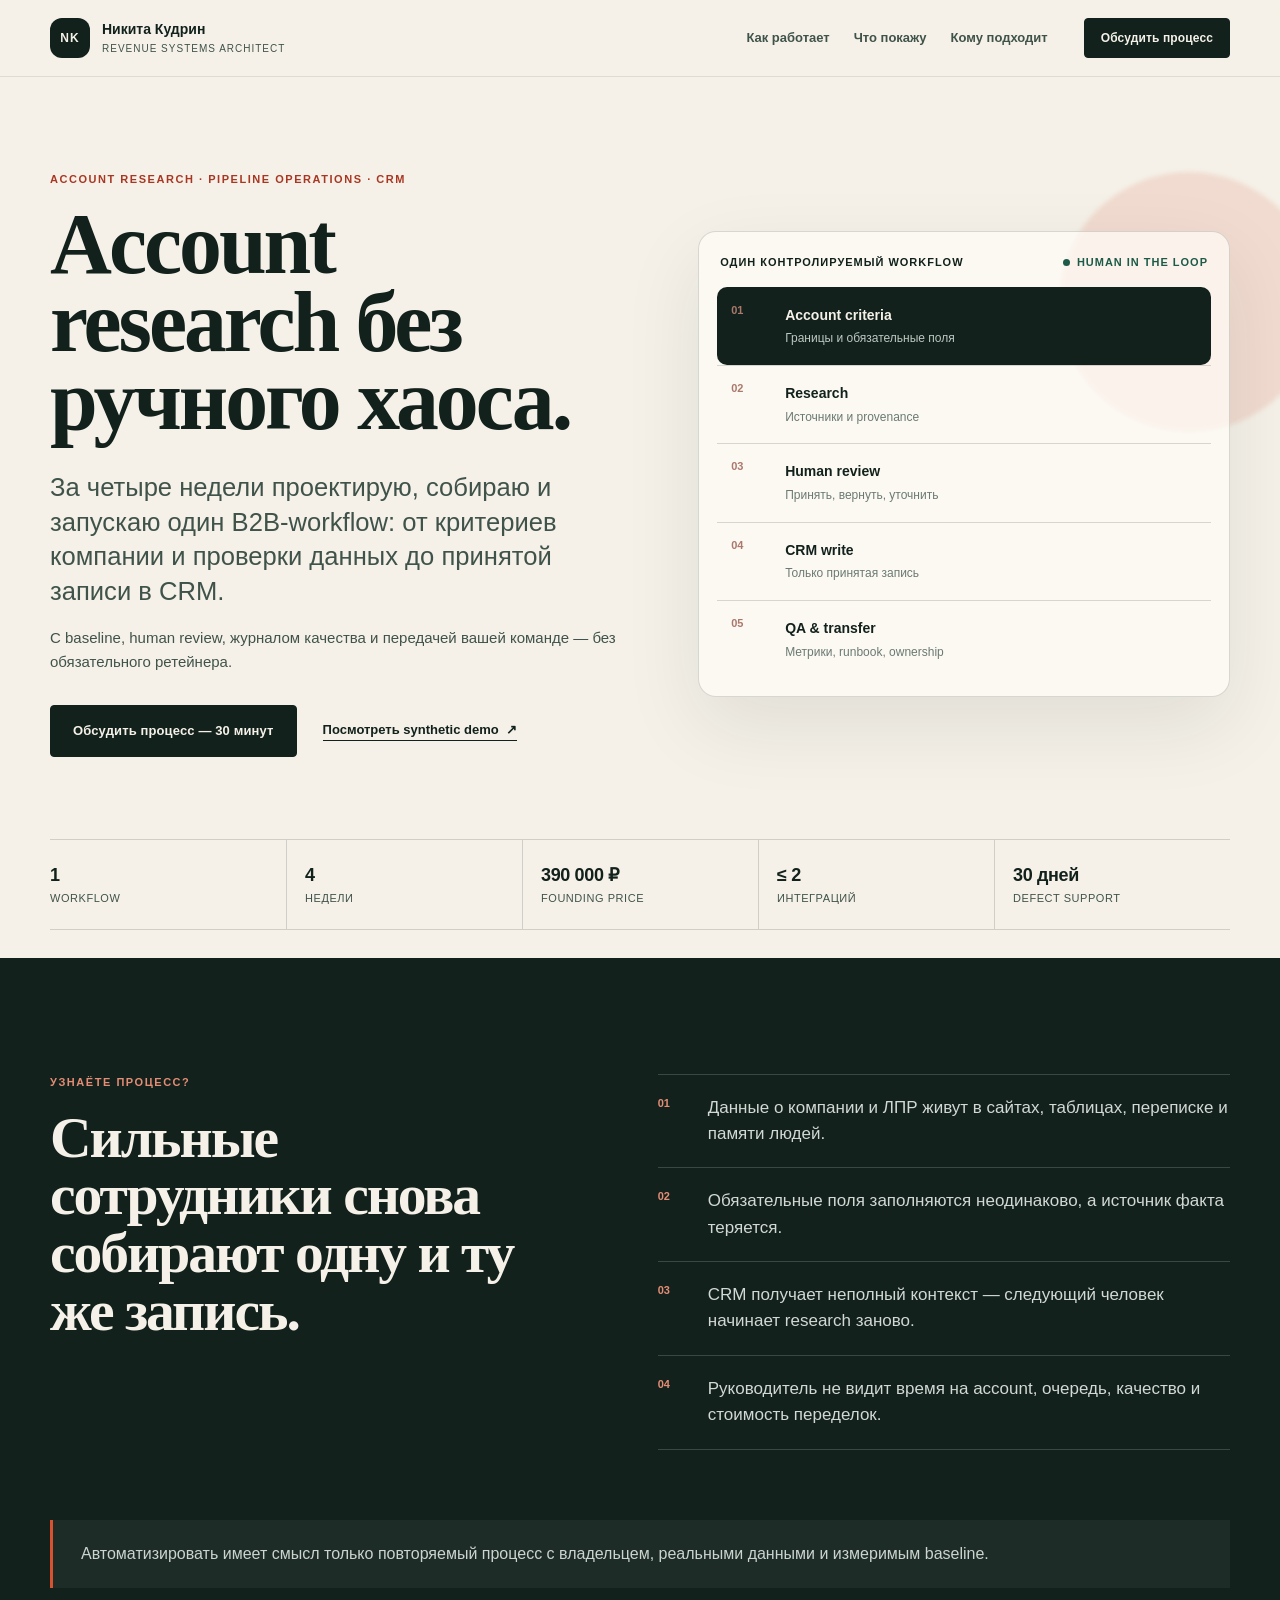
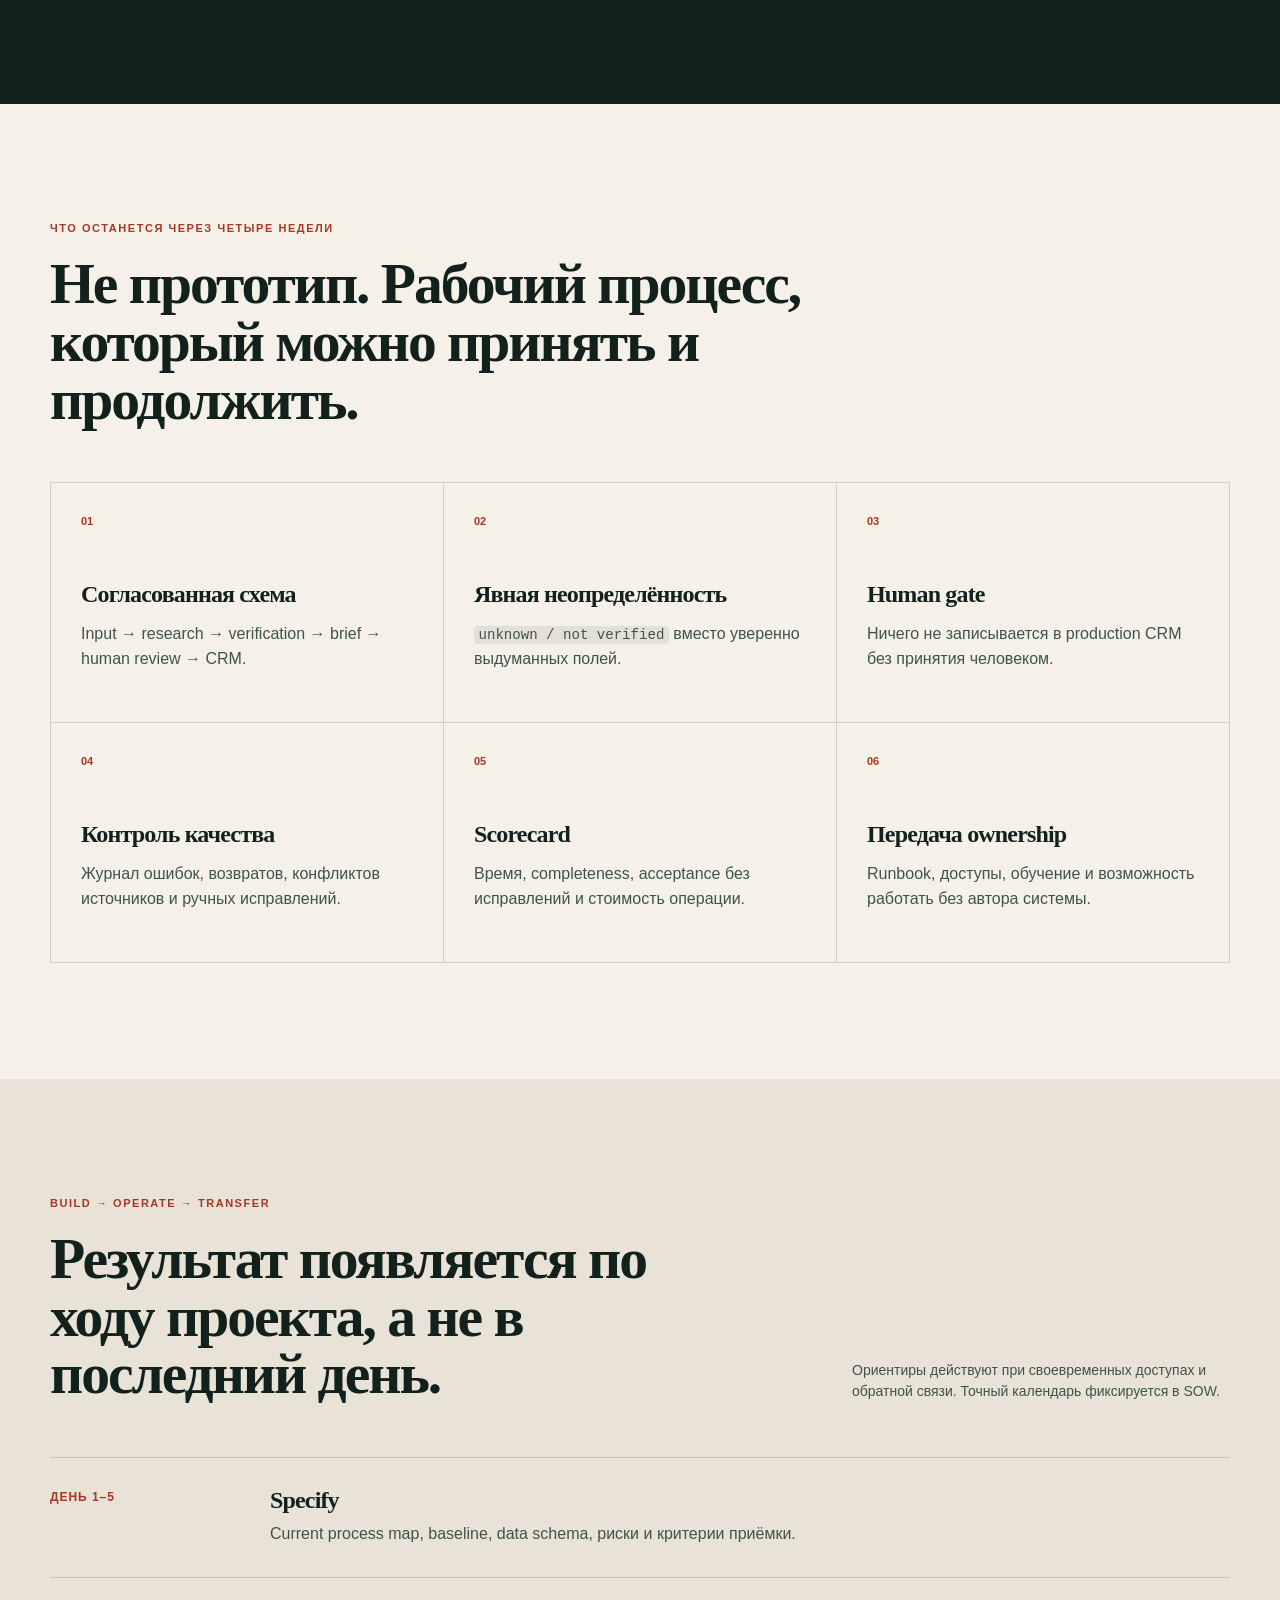
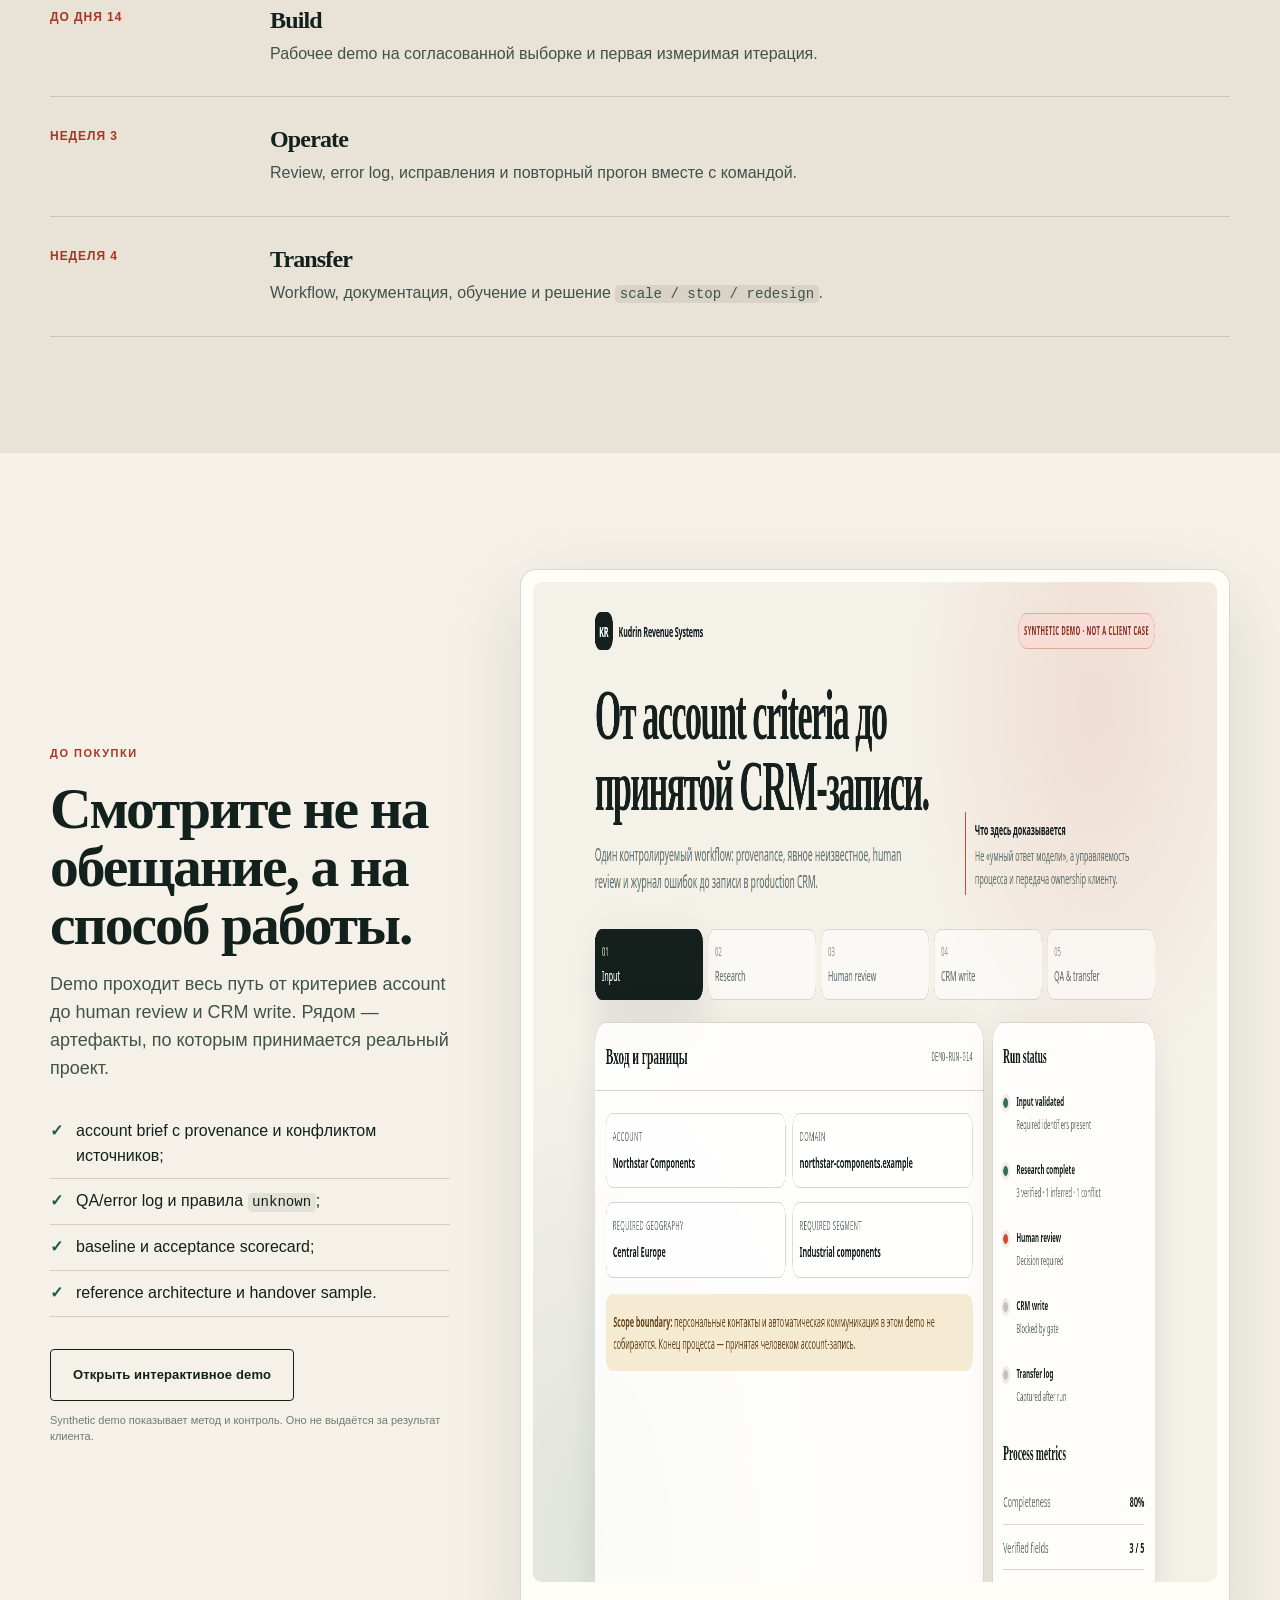
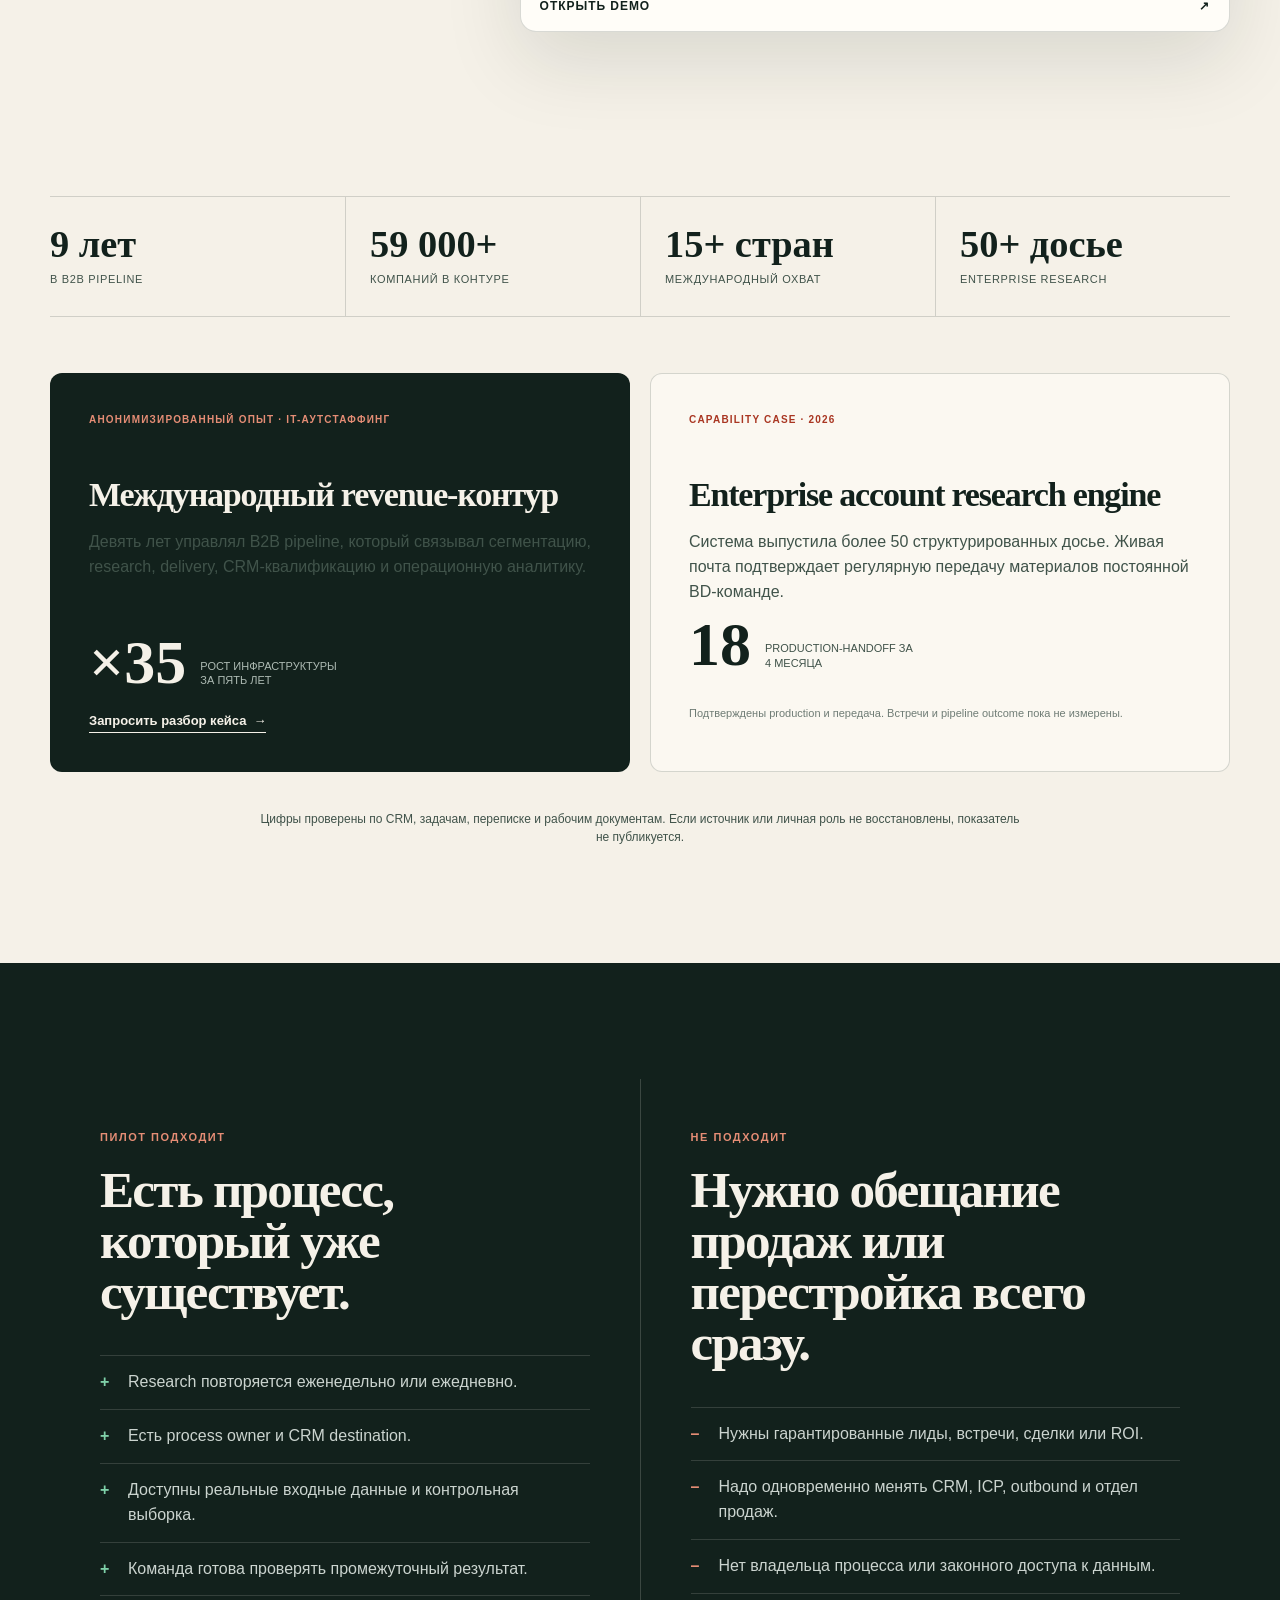
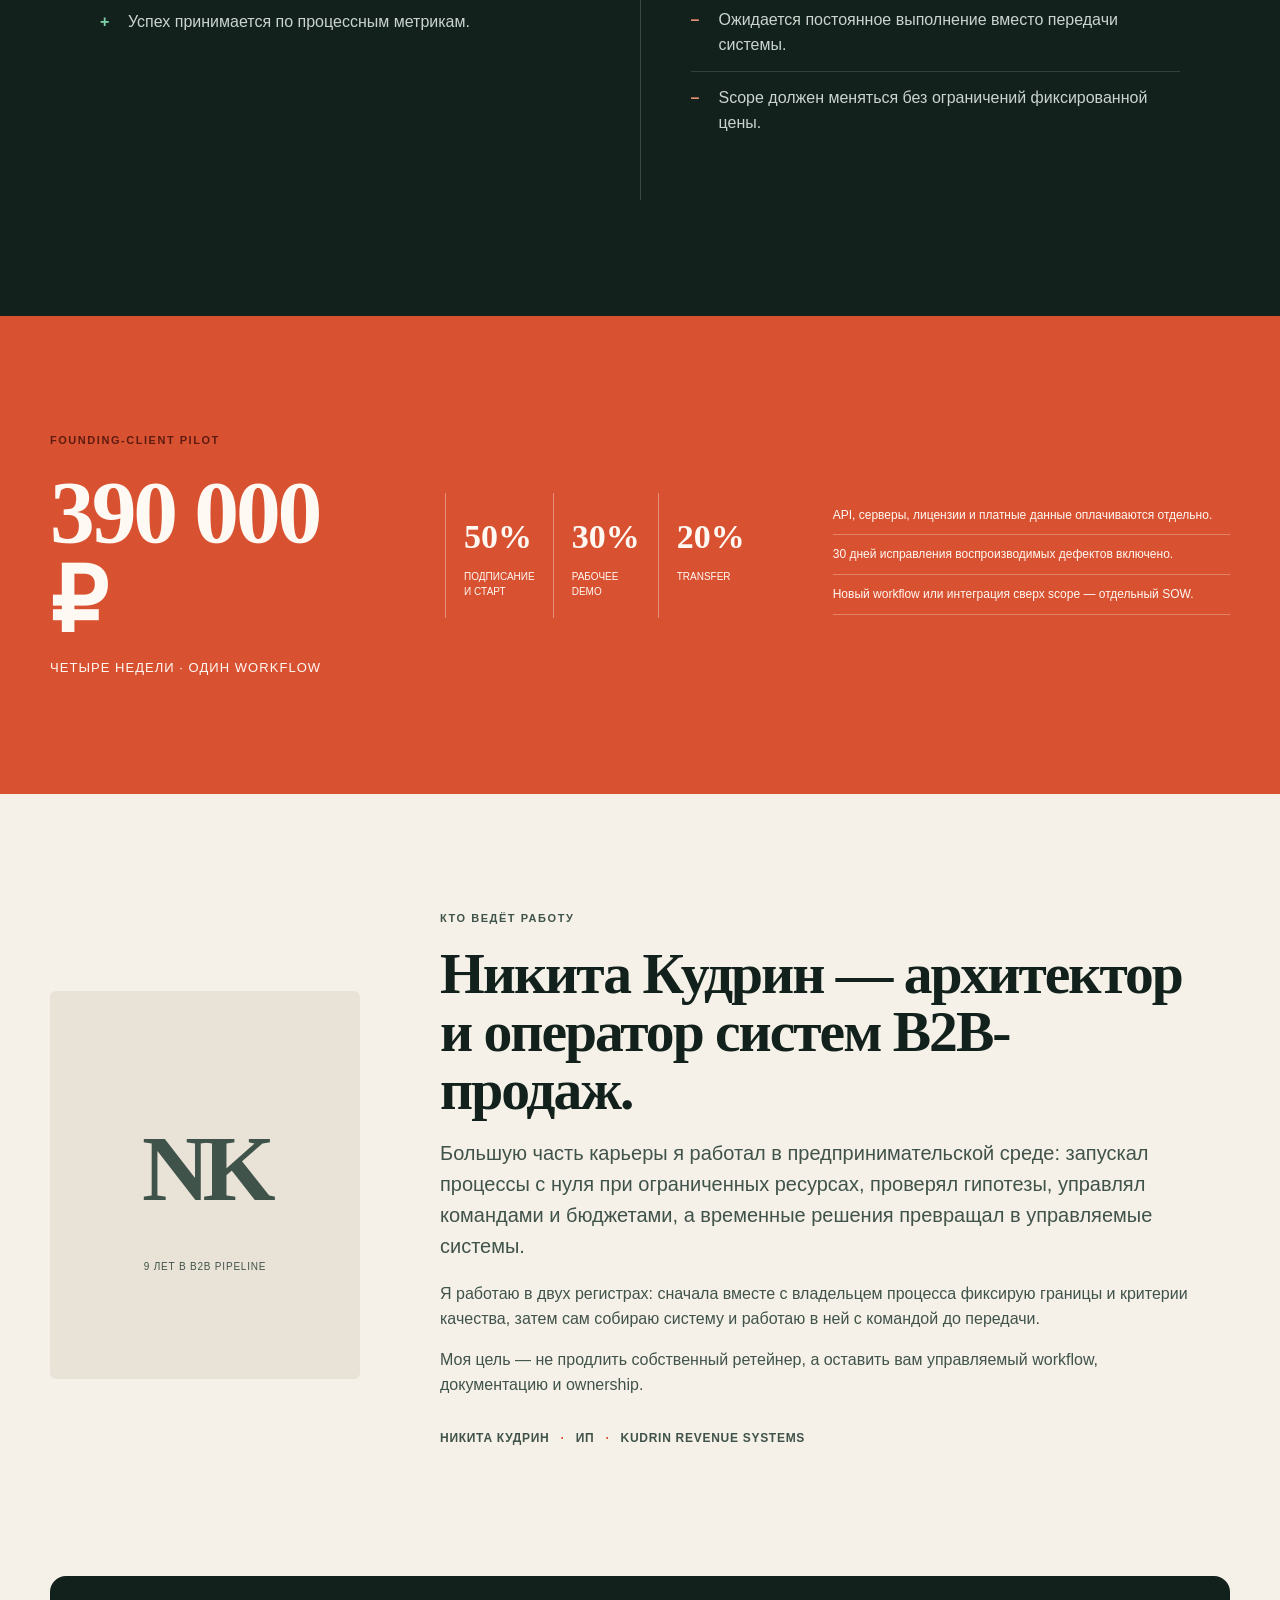
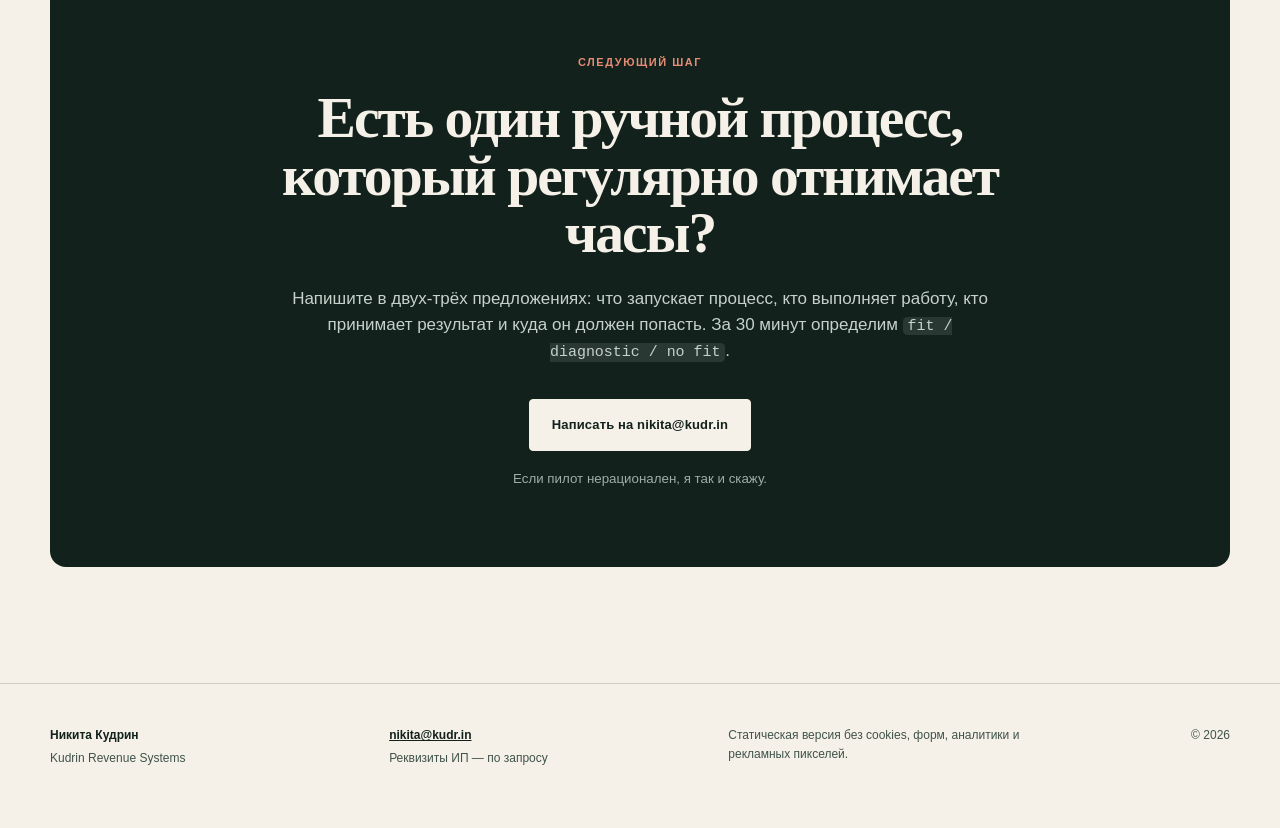
==== index.html @ 9c483d0d "site: kudr.in — статика (canonical + OG, a11y-правки контраста и доступных имён)" ====
<!doctype html>
<html lang="ru">
<head>
  <meta charset="utf-8">
  <meta name="viewport" content="width=device-width, initial-scale=1">
  <title>Никита Кудрин — автоматизация account research и pipeline operations</title>
  <meta name="description" content="Проектирую, запускаю и передаю B2B-командам один измеримый workflow: account research, проверка данных и запись результата в CRM.">
  <meta name="theme-color" content="#10231d">
  <meta property="og:type" content="website">
  <meta property="og:locale" content="ru_RU">
  <meta property="og:title" content="Account research без ручного хаоса">
  <meta property="og:description" content="Один B2B-workflow за четыре недели: baseline, build, controlled operate и передача команде.">
  <link rel="canonical" href="https://kudr.in/">
  <meta property="og:url" content="https://kudr.in/">
  <meta property="og:site_name" content="Никита Кудрин">
  <!-- Абсолютный URL обязателен: относительный путь в og:image часть парсеров
       (в том числе предпросмотр в почтовых клиентах) не разворачивает и молча отдаёт
       пустую карточку — а это первое, что видит адресат холодного письма. -->
  <meta property="og:image" content="https://kudr.in/og-image.png">
  <meta property="og:image:secure_url" content="https://kudr.in/og-image.png">
  <meta property="og:image:type" content="image/png">
  <meta property="og:image:width" content="1200">
  <meta property="og:image:height" content="630">
  <meta property="og:image:alt" content="Account research без ручного хаоса — Никита Кудрин, kudr.in">
  <meta name="twitter:card" content="summary_large_image">
  <meta name="twitter:title" content="Account research без ручного хаоса">
  <meta name="twitter:description" content="Один B2B-workflow за четыре недели: baseline, build, controlled operate и передача команде.">
  <meta name="twitter:image" content="https://kudr.in/og-image.png">
  <link rel="icon" href="favicon.svg" type="image/svg+xml">
  <link rel="stylesheet" href="styles.css">
  <script type="application/ld+json">
  {
    "@context": "https://schema.org",
    "@graph": [
      {
        "@type": "Person",
        "name": "Никита Кудрин",
        "jobTitle": "Архитектор и оператор систем B2B-продаж",
        "email": "mailto:nikita@kudr.in"
      },
      {
        "@type": "Service",
        "name": "Пилот автоматизации account research и pipeline operations",
        "provider": {"@type": "Person", "name": "Никита Кудрин"},
        "areaServed": "RU",
        "description": "Четырёхнедельное внедрение одного workflow: baseline, сборка, controlled operate и передача команде клиента."
      }
    ]
  }
  </script>
</head>
<body>
  <a class="skip-link" href="#content">К содержанию</a>

  <header class="site-header">
    <div class="wrap nav-wrap">
      <!-- aria-label снят намеренно: он ЗАМЕНЯЛ доступное имя строкой «Никита Кудрин —
           главная», в которую не входил видимый текст «Revenue systems architect».
           Пользователь голосового управления говорит то, что ВИДИТ, — и ссылка не
           срабатывала. Без атрибута имя собирается из содержимого и совпадает с видимым. -->
      <a class="brand" href="#top">
        <span class="brand-mark" aria-hidden="true">NK</span>
        <span>
          <strong>Никита Кудрин</strong>
          <small>Revenue systems architect</small>
        </span>
      </a>
      <nav class="nav" aria-label="Основная навигация">
        <a href="#process">Как работает</a>
        <a href="#proof">Что покажу</a>
        <a href="#fit">Кому подходит</a>
      </nav>
      <a class="button button-small" href="mailto:nikita@kudr.in?subject=Обсудить%20account%20research%20процесс">Обсудить процесс</a>
    </div>
  </header>

  <main id="content">
    <section class="hero" id="top">
      <div class="wrap hero-grid">
        <div class="hero-copy">
          <p class="eyebrow">Account research · pipeline operations · CRM</p>
          <h1>Account research без ручного хаоса.</h1>
          <p class="lead">За четыре недели проектирую, собираю и запускаю один B2B-workflow: от критериев компании и проверки данных до принятой записи в CRM.</p>
          <p class="hero-note">С baseline, human review, журналом качества и передачей вашей команде — без обязательного ретейнера.</p>
          <div class="hero-actions">
            <a class="button" href="mailto:nikita@kudr.in?subject=Обсудить%20account%20research%20процесс&body=Коротко%20опишите%3A%20что%20запускает%20процесс%2C%20кто%20его%20выполняет%2C%20кто%20принимает%20результат%20и%20куда%20он%20должен%20попасть.">Обсудить процесс — 30 минут</a>
            <a class="text-link" href="demo/index.html">Посмотреть synthetic demo <span aria-hidden="true">↗</span></a>
          </div>
        </div>

        <div class="workflow-card" aria-label="Схема workflow">
          <div class="workflow-head">
            <span>Один контролируемый workflow</span>
            <span class="status-dot">Human in the loop</span>
          </div>
          <ol class="workflow-list">
            <li><span>01</span><strong>Account criteria</strong><small>Границы и обязательные поля</small></li>
            <li><span>02</span><strong>Research</strong><small>Источники и provenance</small></li>
            <li><span>03</span><strong>Human review</strong><small>Принять, вернуть, уточнить</small></li>
            <li><span>04</span><strong>CRM write</strong><small>Только принятая запись</small></li>
            <li><span>05</span><strong>QA & transfer</strong><small>Метрики, runbook, ownership</small></li>
          </ol>
        </div>
      </div>

      <div class="wrap commercial-strip" aria-label="Коммерческие параметры">
        <span><strong>1</strong> workflow</span>
        <span><strong>4</strong> недели</span>
        <span><strong>390 000 ₽</strong> founding price</span>
        <span><strong>≤ 2</strong> интеграций</span>
        <span><strong>30 дней</strong> defect support</span>
      </div>
    </section>

    <section class="section section-dark">
      <div class="wrap split-heading">
        <div>
          <p class="eyebrow eyebrow-light">Узнаёте процесс?</p>
          <h2>Сильные сотрудники снова собирают одну и ту же запись.</h2>
        </div>
        <div class="problem-list">
          <p><span>01</span>Данные о компании и ЛПР живут в сайтах, таблицах, переписке и памяти людей.</p>
          <p><span>02</span>Обязательные поля заполняются неодинаково, а источник факта теряется.</p>
          <p><span>03</span>CRM получает неполный контекст — следующий человек начинает research заново.</p>
          <p><span>04</span>Руководитель не видит время на account, очередь, качество и стоимость переделок.</p>
        </div>
      </div>
      <div class="wrap rule-note">Автоматизировать имеет смысл только повторяемый процесс с владельцем, реальными данными и измеримым baseline.</div>
    </section>

    <section class="section outcomes">
      <div class="wrap">
        <div class="section-heading">
          <p class="eyebrow">Что останется через четыре недели</p>
          <h2>Не прототип. Рабочий процесс, который можно принять и продолжить.</h2>
        </div>
        <div class="outcome-grid">
          <article><span>01</span><h3>Согласованная схема</h3><p>Input → research → verification → brief → human review → CRM.</p></article>
          <article><span>02</span><h3>Явная неопределённость</h3><p><code>unknown / not verified</code> вместо уверенно выдуманных полей.</p></article>
          <article><span>03</span><h3>Human gate</h3><p>Ничего не записывается в production CRM без принятия человеком.</p></article>
          <article><span>04</span><h3>Контроль качества</h3><p>Журнал ошибок, возвратов, конфликтов источников и ручных исправлений.</p></article>
          <article><span>05</span><h3>Scorecard</h3><p>Время, completeness, acceptance без исправлений и стоимость операции.</p></article>
          <article><span>06</span><h3>Передача ownership</h3><p>Runbook, доступы, обучение и возможность работать без автора системы.</p></article>
        </div>
      </div>
    </section>

    <section class="section section-tinted" id="process">
      <div class="wrap">
        <div class="section-heading heading-row">
          <div>
            <p class="eyebrow">Build → operate → transfer</p>
            <h2>Результат появляется по ходу проекта, а не в последний день.</h2>
          </div>
          <p>Ориентиры действуют при своевременных доступах и обратной связи. Точный календарь фиксируется в SOW.</p>
        </div>
        <ol class="timeline">
          <li><div class="timeline-time">День 1–5</div><div><h3>Specify</h3><p>Current process map, baseline, data schema, риски и критерии приёмки.</p></div></li>
          <li><div class="timeline-time">До дня 14</div><div><h3>Build</h3><p>Рабочее demo на согласованной выборке и первая измеримая итерация.</p></div></li>
          <li><div class="timeline-time">Неделя 3</div><div><h3>Operate</h3><p>Review, error log, исправления и повторный прогон вместе с командой.</p></div></li>
          <li><div class="timeline-time">Неделя 4</div><div><h3>Transfer</h3><p>Workflow, документация, обучение и решение <code>scale / stop / redesign</code>.</p></div></li>
        </ol>
      </div>
    </section>

    <section class="section proof" id="proof">
      <div class="wrap proof-grid">
        <div class="proof-copy">
          <p class="eyebrow">До покупки</p>
          <h2>Смотрите не на обещание, а на способ работы.</h2>
          <p>Demo проходит весь путь от критериев account до human review и CRM write. Рядом — артефакты, по которым принимается реальный проект.</p>
          <ul class="check-list">
            <li>account brief с provenance и конфликтом источников;</li>
            <li>QA/error log и правила <code>unknown</code>;</li>
            <li>baseline и acceptance scorecard;</li>
            <li>reference architecture и handover sample.</li>
          </ul>
          <a class="button button-outline" href="demo/index.html">Открыть интерактивное demo</a>
          <p class="caption">Synthetic demo показывает метод и контроль. Оно не выдаётся за результат клиента.</p>
        </div>
        <!-- Видимый текст ссылки — «Открыть demo»; доступное имя обязано его СОДЕРЖАТЬ.
             Было «Открыть synthetic demo» — подстроки «Открыть demo» в нём нет. -->
        <a class="demo-frame" href="demo/index.html" aria-label="Открыть demo — synthetic пример процесса">
          <img src="demo/preview.png" alt="Экран synthetic demo: account criteria, human review, CRM write и process metrics" width="1440" height="1000">
          <span>Открыть demo <b aria-hidden="true">↗</b></span>
        </a>
      </div>
    </section>

    <section class="section experience">
      <div class="wrap">
        <div class="proof-strip" aria-label="Проверенный опыт">
          <div><strong>9 лет</strong><span>в B2B pipeline</span></div>
          <div><strong>59 000+</strong><span>компаний в контуре</span></div>
          <div><strong>15+ стран</strong><span>международный охват</span></div>
          <div><strong>50+ досье</strong><span>enterprise research</span></div>
        </div>

        <div class="case-grid">
          <article class="case-card case-primary">
            <p class="case-label">Анонимизированный опыт · IT-аутстаффинг</p>
            <h3>Международный revenue-контур</h3>
            <p>Девять лет управлял B2B pipeline, который связывал сегментацию, research, delivery, CRM-квалификацию и операционную аналитику.</p>
            <div class="case-result"><strong>×35</strong><span>рост инфраструктуры за пять лет</span></div>
            <a class="text-link" href="mailto:nikita@kudr.in?subject=Запросить%20разбор%20кейса">Запросить разбор кейса <span aria-hidden="true">→</span></a>
          </article>
          <article class="case-card">
            <p class="case-label">Capability case · 2026</p>
            <h3>Enterprise account research engine</h3>
            <p>Система выпустила более 50 структурированных досье. Живая почта подтверждает регулярную передачу материалов постоянной BD-команде.</p>
            <div class="case-result"><strong>18</strong><span>production-handoff за 4 месяца</span></div>
            <p class="caption">Подтверждены production и передача. Встречи и pipeline outcome пока не измерены.</p>
          </article>
        </div>

        <p class="evidence-note">Цифры проверены по CRM, задачам, переписке и рабочим документам. Если источник или личная роль не восстановлены, показатель не публикуется.</p>
      </div>
    </section>

    <section class="section section-dark" id="fit">
      <div class="wrap fit-grid">
        <div class="fit-column fit-yes">
          <p class="eyebrow eyebrow-light">Пилот подходит</p>
          <h2>Есть процесс, который уже существует.</h2>
          <ul>
            <li>Research повторяется еженедельно или ежедневно.</li>
            <li>Есть process owner и CRM destination.</li>
            <li>Доступны реальные входные данные и контрольная выборка.</li>
            <li>Команда готова проверять промежуточный результат.</li>
            <li>Успех принимается по процессным метрикам.</li>
          </ul>
        </div>
        <div class="fit-column fit-no">
          <p class="eyebrow eyebrow-light">Не подходит</p>
          <h2>Нужно обещание продаж или перестройка всего сразу.</h2>
          <ul>
            <li>Нужны гарантированные лиды, встречи, сделки или ROI.</li>
            <li>Надо одновременно менять CRM, ICP, outbound и отдел продаж.</li>
            <li>Нет владельца процесса или законного доступа к данным.</li>
            <li>Ожидается постоянное выполнение вместо передачи системы.</li>
            <li>Scope должен меняться без ограничений фиксированной цены.</li>
          </ul>
        </div>
      </div>
    </section>

    <section class="section pricing">
      <div class="wrap pricing-grid">
        <div>
          <p class="eyebrow">Founding-client pilot</p>
          <h2>390 000 ₽</h2>
          <p class="price-term">четыре недели · один workflow</p>
        </div>
        <div class="payment-steps">
          <div><strong>50%</strong><span>подписание и старт</span></div>
          <div><strong>30%</strong><span>рабочее demo</span></div>
          <div><strong>20%</strong><span>transfer</span></div>
        </div>
        <div class="scope-notes">
          <p>API, серверы, лицензии и платные данные оплачиваются отдельно.</p>
          <p>30 дней исправления воспроизводимых дефектов включено.</p>
          <p>Новый workflow или интеграция сверх scope — отдельный SOW.</p>
        </div>
      </div>
    </section>

    <section class="section about">
      <div class="wrap about-grid">
        <div class="portrait-placeholder" aria-label="Никита Кудрин">
          <span>NK</span>
          <small>9 лет в B2B pipeline</small>
        </div>
        <div>
          <p class="eyebrow">Кто ведёт работу</p>
          <h2>Никита Кудрин — архитектор и оператор систем B2B-продаж.</h2>
          <p class="about-lead">Большую часть карьеры я работал в предпринимательской среде: запускал процессы с нуля при ограниченных ресурсах, проверял гипотезы, управлял командами и бюджетами, а временные решения превращал в управляемые системы.</p>
          <p>Я работаю в двух регистрах: сначала вместе с владельцем процесса фиксирую границы и критерии качества, затем сам собираю систему и работаю в ней с командой до передачи.</p>
          <p>Моя цель — не продлить собственный ретейнер, а оставить вам управляемый workflow, документацию и ownership.</p>
          <p class="signature">Никита Кудрин <span>·</span> ИП <span>·</span> Kudrin Revenue Systems</p>
        </div>
      </div>
    </section>

    <section class="section final-cta">
      <div class="wrap cta-box">
        <p class="eyebrow eyebrow-light">Следующий шаг</p>
        <h2>Есть один ручной процесс, который регулярно отнимает часы?</h2>
        <p>Напишите в двух-трёх предложениях: что запускает процесс, кто выполняет работу, кто принимает результат и куда он должен попасть. За 30 минут определим <code>fit / diagnostic / no fit</code>.</p>
        <a class="button button-light" href="mailto:nikita@kudr.in?subject=Обсудить%20account%20research%20процесс&body=1.%20Что%20запускает%20процесс%3A%0A2.%20Кто%20выполняет%20работу%3A%0A3.%20Кто%20принимает%20результат%3A%0A4.%20Куда%20он%20должен%20попасть%3A">Написать на nikita@kudr.in</a>
        <small>Если пилот нерационален, я так и скажу.</small>
      </div>
    </section>
  </main>

  <footer class="site-footer">
    <div class="wrap footer-grid">
      <div>
        <strong>Никита Кудрин</strong>
        <p>Kudrin Revenue Systems</p>
      </div>
      <div>
        <a href="mailto:nikita@kudr.in">nikita@kudr.in</a>
        <p>Реквизиты ИП — по запросу</p>
      </div>
      <div class="footer-note">Статическая версия без cookies, форм, аналитики и рекламных пикселей.</div>
      <div class="footer-copy">© 2026</div>
    </div>
  </footer>
</body>
</html>
---- styles.css ----
:root {
  --ink: #12211c;
  --ink-soft: #40534a;
  --paper: #f5f1e8;
  --paper-deep: #e9e2d6;
  --white: #fffdf8;
  --accent: #d85232;
  --accent-dark: #a93622;
  --green: #1d5b48;
  --line: rgba(18, 33, 28, .16);
  --serif: Georgia, "Times New Roman", serif;
  --sans: Inter, ui-sans-serif, -apple-system, BlinkMacSystemFont, "Segoe UI", sans-serif;
}

* { box-sizing: border-box; }
html { scroll-behavior: smooth; }
body {
  margin: 0;
  color: var(--ink);
  background: var(--paper);
  font-family: var(--sans);
  font-size: 16px;
  line-height: 1.55;
  -webkit-font-smoothing: antialiased;
}

a { color: inherit; }
img { display: block; max-width: 100%; }
code {
  font-family: ui-monospace, SFMono-Regular, Menlo, Consolas, monospace;
  font-size: .88em;
  padding: .08em .32em;
  border-radius: .3em;
  background: rgba(18, 33, 28, .08);
}

.wrap { width: min(1180px, calc(100% - 48px)); margin-inline: auto; }
.skip-link { position: fixed; left: 12px; top: -60px; z-index: 100; padding: 10px 14px; background: var(--white); }
.skip-link:focus { top: 12px; }

.site-header {
  position: sticky;
  top: 0;
  z-index: 20;
  border-bottom: 1px solid rgba(18, 33, 28, .1);
  background: rgba(245, 241, 232, .92);
  backdrop-filter: blur(14px);
}
.nav-wrap { min-height: 76px; display: flex; align-items: center; gap: 36px; }
.brand { display: inline-flex; align-items: center; gap: 12px; text-decoration: none; margin-right: auto; }
.brand-mark {
  width: 40px; height: 40px; display: grid; place-items: center;
  border-radius: 12px; color: var(--paper); background: var(--ink);
  font-size: 12px; font-weight: 800; letter-spacing: .08em;
}
.brand strong, .brand small { display: block; }
.brand strong { font-size: 14px; }
.brand small { color: var(--ink-soft); font-size: 10px; text-transform: uppercase; letter-spacing: .1em; }
.nav { display: flex; gap: 24px; }
.nav a { color: var(--ink-soft); font-size: 13px; font-weight: 650; text-decoration: none; }
.nav a:hover { color: var(--ink); }

.button {
  display: inline-flex; align-items: center; justify-content: center;
  min-height: 52px; padding: 0 22px; border: 1px solid var(--ink); border-radius: 4px;
  color: var(--paper); background: var(--ink); text-decoration: none;
  font-size: 13px; font-weight: 800; letter-spacing: .01em;
  transition: transform .18s ease, background .18s ease;
}
.button:hover { transform: translateY(-2px); background: var(--green); }
.button:focus-visible, a:focus-visible { outline: 3px solid rgba(216, 82, 50, .4); outline-offset: 3px; }
.button-small { min-height: 40px; padding-inline: 16px; font-size: 12px; }
.button-outline { color: var(--ink); background: transparent; }
.button-outline:hover { color: var(--paper); }
.button-light { color: var(--ink); border-color: var(--paper); background: var(--paper); }
.button-light:hover { color: var(--paper); background: transparent; }
.text-link { display: inline-flex; align-items: center; gap: 7px; font-size: 13px; font-weight: 800; text-decoration: none; border-bottom: 1px solid currentColor; }

.hero { padding: 94px 0 28px; overflow: hidden; }
.hero-grid { display: grid; grid-template-columns: 1.04fr .96fr; gap: 72px; align-items: center; }
.eyebrow { margin: 0 0 18px; color: var(--accent-dark); font-size: 11px; font-weight: 850; letter-spacing: .14em; text-transform: uppercase; }
.eyebrow-light { color: #e58d75; }
h1, h2, h3 { margin: 0; font-family: var(--serif); font-weight: 700; letter-spacing: -.035em; }
h1 { max-width: 720px; font-size: clamp(58px, 6.7vw, 96px); line-height: .91; }
h2 { font-size: clamp(38px, 4.5vw, 62px); line-height: 1; }
h3 { font-size: 24px; line-height: 1.08; }
.lead { max-width: 700px; margin: 30px 0 0; color: var(--ink-soft); font-size: clamp(20px, 2vw, 27px); line-height: 1.35; }
.hero-note { max-width: 610px; margin: 18px 0 0; color: var(--ink-soft); font-size: 15px; }
.hero-actions { display: flex; align-items: center; gap: 26px; margin-top: 32px; }

.workflow-card { position: relative; padding: 18px; border: 1px solid var(--line); border-radius: 18px; background: rgba(255, 253, 248, .7); box-shadow: 0 28px 80px rgba(18, 33, 28, .09); }
.workflow-card::before { content: ""; position: absolute; inset: -60px -90px auto auto; z-index: -1; width: 260px; height: 260px; border-radius: 50%; background: rgba(216, 82, 50, .13); filter: blur(2px); }
.workflow-head { display: flex; justify-content: space-between; gap: 16px; padding: 4px 3px 16px; font-size: 11px; font-weight: 800; text-transform: uppercase; letter-spacing: .09em; }
.status-dot { color: var(--green); }
.status-dot::before { content: ""; display: inline-block; width: 7px; height: 7px; margin-right: 7px; border-radius: 50%; background: var(--green); }
.workflow-list { margin: 0; padding: 0; list-style: none; }
.workflow-list li { display: grid; grid-template-columns: 42px 1fr; gap: 3px 12px; padding: 17px 14px; border-top: 1px solid var(--line); }
.workflow-list li:first-child { color: var(--paper); border-radius: 10px; background: var(--ink); }
.workflow-list li > span { grid-row: span 2; color: #aa796c; font: 700 11px/1 var(--sans); }
.workflow-list strong { font-size: 14px; }
.workflow-list small { color: #6a7a72; font-size: 12px; }
.workflow-list li:first-child small { color: #bdc8c2; }

.commercial-strip { display: grid; grid-template-columns: repeat(5, 1fr); margin-top: 82px; border-top: 1px solid var(--line); border-bottom: 1px solid var(--line); }
.commercial-strip span { display: flex; flex-direction: column; padding: 22px 18px; border-left: 1px solid var(--line); color: var(--ink-soft); font-size: 11px; text-transform: uppercase; letter-spacing: .05em; }
.commercial-strip span:first-child { border-left: 0; padding-left: 0; }
.commercial-strip strong { color: var(--ink); font-size: 18px; text-transform: none; letter-spacing: -.02em; }

.section { padding: 116px 0; }
.section-dark { color: var(--paper); background: var(--ink); }
.section-tinted { background: var(--paper-deep); }
.section-heading { max-width: 800px; margin-bottom: 54px; }
.section-heading h2 { max-width: 780px; }
.split-heading { display: grid; grid-template-columns: .95fr 1.05fr; gap: 90px; }
.problem-list p { display: grid; grid-template-columns: 36px 1fr; gap: 14px; margin: 0; padding: 20px 0; border-top: 1px solid rgba(245, 241, 232, .18); color: #d2d8d4; font-size: 17px; }
.problem-list p:last-child { border-bottom: 1px solid rgba(245, 241, 232, .18); }
.problem-list span { color: #e58d75; font-size: 11px; font-weight: 800; }
.rule-note { margin-top: 70px; padding: 22px 28px; border-left: 3px solid var(--accent); background: rgba(255,255,255,.05); color: #cbd4cf; }

.outcome-grid { display: grid; grid-template-columns: repeat(3, 1fr); border-top: 1px solid var(--line); border-left: 1px solid var(--line); }
.outcome-grid article { min-height: 240px; padding: 30px; border-right: 1px solid var(--line); border-bottom: 1px solid var(--line); }
/* --accent-dark, а не --accent: #d85232 на бумаге даёт 3.6:1 при норме WCAG AA 4.5
   для мелкого текста (11px bold). Lighthouse ловил это четырежды. Токен взят из этой же
   палитры — #a93622 даёт 5.75:1, цвет остаётся тем же по смыслу. */
.outcome-grid article > span { display: block; margin-bottom: 52px; color: var(--accent-dark); font-size: 11px; font-weight: 800; }
.outcome-grid h3 { margin-bottom: 14px; }
.outcome-grid p { margin: 0; color: var(--ink-soft); }

.heading-row { max-width: none; display: grid; grid-template-columns: 1.3fr .7fr; gap: 100px; align-items: end; }
.heading-row > p { margin: 0; color: var(--ink-soft); font-size: 14px; }
.timeline { margin: 0; padding: 0; list-style: none; border-top: 1px solid var(--line); }
.timeline li { display: grid; grid-template-columns: 180px 1fr; gap: 40px; padding: 30px 0; border-bottom: 1px solid var(--line); }
.timeline-time { color: var(--accent-dark); font-size: 12px; font-weight: 800; text-transform: uppercase; letter-spacing: .08em; }
.timeline h3 { margin-bottom: 8px; }
.timeline p { margin: 0; color: var(--ink-soft); }

.proof-grid { display: grid; grid-template-columns: .72fr 1.28fr; gap: 70px; align-items: center; }
.proof-copy > p:not(.eyebrow):not(.caption) { color: var(--ink-soft); font-size: 18px; }
.check-list { margin: 26px 0 32px; padding: 0; list-style: none; }
.check-list li { padding: 10px 0 10px 26px; border-bottom: 1px solid var(--line); position: relative; }
.check-list li::before { content: "✓"; position: absolute; left: 0; color: var(--green); font-weight: 900; }
.caption { color: #6f7c75; font-size: 11px; line-height: 1.5; }
.demo-frame { display: block; padding: 12px; border: 1px solid var(--line); border-radius: 16px; background: var(--white); box-shadow: 0 28px 80px rgba(18, 33, 28, .12); text-decoration: none; }
.demo-frame img { border-radius: 9px; }
.demo-frame > span { display: flex; justify-content: space-between; padding: 15px 7px 4px; font-size: 12px; font-weight: 800; text-transform: uppercase; letter-spacing: .08em; }

.experience { padding-top: 48px; }
.proof-strip { display: grid; grid-template-columns: repeat(4, 1fr); border-top: 1px solid var(--line); border-bottom: 1px solid var(--line); }
.proof-strip div { padding: 28px 24px; border-left: 1px solid var(--line); }
.proof-strip div:first-child { border-left: 0; padding-left: 0; }
.proof-strip strong, .proof-strip span { display: block; }
.proof-strip strong { font-family: var(--serif); font-size: clamp(30px, 3vw, 45px); line-height: 1; }
.proof-strip span { margin-top: 7px; color: var(--ink-soft); font-size: 11px; text-transform: uppercase; letter-spacing: .06em; }
.case-grid { display: grid; grid-template-columns: 1fr 1fr; gap: 20px; margin-top: 56px; }
.case-card { min-height: 390px; display: flex; flex-direction: column; padding: 38px; border: 1px solid var(--line); border-radius: 12px; background: rgba(255,253,248,.55); }
.case-primary { color: var(--paper); background: var(--ink); }
/* На бумаге — тёмный акцент (5.75:1). На тёмной карточке .case-primary он бы утонул,
   поэтому там светлый #e58d75 — тот же, что уже используется на тёмном фоне в
   .problem-list span (6.66:1). Один и тот же токен на двух фонах не работает: 10px
   при weight 850 — мелкий текст, порог 4.5:1. */
.case-label { margin: 0 0 50px; color: var(--accent-dark); font-size: 10px; font-weight: 850; letter-spacing: .12em; text-transform: uppercase; }
.case-primary .case-label { color: #e58d75; }
.case-card h3 { font-size: 34px; }
.case-card > p:not(.case-label):not(.caption) { color: var(--ink-soft); font-size: 16px; }
.case-primary > p:not(.case-label) { color: #c5cfca; }
.case-result { display: flex; align-items: end; gap: 14px; margin: auto 0 24px; }
.case-result strong { font-family: var(--serif); font-size: 62px; line-height: .8; }
.case-result span { max-width: 150px; color: var(--ink-soft); font-size: 11px; line-height: 1.3; text-transform: uppercase; }
.case-primary .case-result span { color: #aebbb4; }
.case-primary .text-link { color: var(--paper); align-self: flex-start; }
.evidence-note { max-width: 760px; margin: 38px auto 0; color: var(--ink-soft); font-size: 12px; text-align: center; }

.fit-grid { display: grid; grid-template-columns: 1fr 1fr; gap: 1px; background: rgba(245, 241, 232, .18); }
.fit-column { padding: 50px; background: var(--ink); }
.fit-column h2 { max-width: 480px; font-size: clamp(36px, 4vw, 52px); }
.fit-column ul { margin: 38px 0 0; padding: 0; list-style: none; }
.fit-column li { position: relative; padding: 14px 0 14px 28px; border-top: 1px solid rgba(245,241,232,.15); color: #cbd4cf; }
.fit-column li::before { position: absolute; left: 0; font-weight: 900; }
.fit-yes li::before { content: "+"; color: #7fd1a9; }
.fit-no li::before { content: "–"; color: #e58d75; }

.pricing { background: var(--accent); color: #fff9f4; }
.pricing .eyebrow { color: #5f1b10; }
.pricing-grid { display: grid; grid-template-columns: .9fr .8fr 1.1fr; gap: 70px; align-items: center; }
.pricing h2 { font-size: clamp(58px, 7vw, 96px); }
.price-term { margin: 12px 0 0; font-size: 13px; text-transform: uppercase; letter-spacing: .08em; }
.payment-steps { display: grid; grid-template-columns: repeat(3, 1fr); }
.payment-steps div { padding: 18px; border-left: 1px solid rgba(255,255,255,.35); }
.payment-steps strong, .payment-steps span { display: block; }
.payment-steps strong { font-family: var(--serif); font-size: 34px; }
.payment-steps span { margin-top: 5px; font-size: 10px; text-transform: uppercase; }
.scope-notes p { margin: 0; padding: 10px 0; border-bottom: 1px solid rgba(255,255,255,.28); font-size: 12px; }

.about-grid { display: grid; grid-template-columns: 310px 1fr; gap: 80px; align-items: center; }
.portrait-placeholder { aspect-ratio: 4/5; display: grid; place-items: center; align-content: center; gap: 18px; border-radius: 6px; background: var(--paper-deep); color: var(--ink-soft); }
.portrait-placeholder span { font-family: var(--serif); font-size: 94px; font-weight: 700; letter-spacing: -.08em; }
.portrait-placeholder small { max-width: 180px; font-size: 10px; text-align: center; text-transform: uppercase; letter-spacing: .08em; }
.about-grid h2 { max-width: 750px; }
.about-grid p { max-width: 760px; color: var(--ink-soft); }
.about-lead { font-size: 20px; }
.signature { margin-top: 32px; font-size: 12px; font-weight: 750; text-transform: uppercase; letter-spacing: .06em; }
.signature span { color: var(--accent); padding-inline: 7px; }

.final-cta { padding-top: 0; }
.cta-box { padding: 78px; color: var(--paper); border-radius: 16px; background: var(--ink); text-align: center; }
.cta-box h2 { max-width: 850px; margin-inline: auto; }
.cta-box > p:not(.eyebrow) { max-width: 720px; margin: 24px auto; color: #c7d1cc; font-size: 17px; }
.cta-box code { background: rgba(255,255,255,.1); }
.cta-box .button { margin-top: 10px; }
.cta-box small { display: block; margin-top: 18px; color: #9fada6; }

.site-footer { padding: 42px 0 60px; border-top: 1px solid var(--line); }
.footer-grid { display: grid; grid-template-columns: 1fr 1fr 1.4fr auto; gap: 30px; color: var(--ink-soft); font-size: 12px; }
.footer-grid p { margin: 4px 0 0; }
.footer-grid strong, .footer-grid a { color: var(--ink); font-weight: 750; }
.footer-note { max-width: 320px; }

@media (max-width: 980px) {
  .nav { display: none; }
  .hero { padding-top: 70px; }
  .hero-grid, .split-heading, .proof-grid, .pricing-grid { grid-template-columns: 1fr; }
  .hero-grid { gap: 52px; }
  .commercial-strip { grid-template-columns: repeat(3, 1fr); }
  .commercial-strip span:nth-child(4) { border-left: 0; }
  .outcome-grid { grid-template-columns: repeat(2, 1fr); }
  .heading-row { grid-template-columns: 1fr; gap: 24px; }
  .proof-grid { gap: 44px; }
  .pricing-grid { gap: 40px; }
}

@media (max-width: 700px) {
  .wrap { width: min(100% - 30px, 1180px); }
  .site-header .button-small { display: none; }
  .nav-wrap { min-height: 66px; }
  .hero { padding-top: 54px; }
  h1 { font-size: clamp(48px, 15vw, 70px); }
  h2 { font-size: clamp(36px, 11vw, 50px); }
  .lead { font-size: 19px; }
  .hero-actions { align-items: flex-start; flex-direction: column; }
  .workflow-head { align-items: flex-start; flex-direction: column; }
  .commercial-strip { grid-template-columns: 1fr 1fr; margin-top: 58px; }
  .commercial-strip span { border-bottom: 1px solid var(--line); }
  .commercial-strip span:nth-child(odd) { border-left: 0; padding-left: 0; }
  .section { padding: 82px 0; }
  .split-heading { gap: 48px; }
  .outcome-grid, .case-grid, .fit-grid, .about-grid { grid-template-columns: 1fr; }
  .outcome-grid article { min-height: 200px; }
  .outcome-grid article > span { margin-bottom: 36px; }
  .timeline li { grid-template-columns: 1fr; gap: 12px; }
  .proof-strip { grid-template-columns: 1fr 1fr; }
  .proof-strip div:nth-child(3) { border-left: 0; }
  .case-card { min-height: 360px; padding: 28px; }
  .fit-column { padding: 34px 26px; }
  .payment-steps { grid-template-columns: 1fr; }
  .payment-steps div { border-left: 0; border-top: 1px solid rgba(255,255,255,.35); }
  .about-grid { gap: 44px; }
  .portrait-placeholder { max-width: 320px; }
  .cta-box { padding: 54px 24px; }
  .footer-grid { grid-template-columns: 1fr 1fr; }
  .footer-note { grid-column: 1 / -1; }
}

@media (prefers-reduced-motion: reduce) {
  html { scroll-behavior: auto; }
  *, *::before, *::after { transition-duration: .01ms !important; }
}
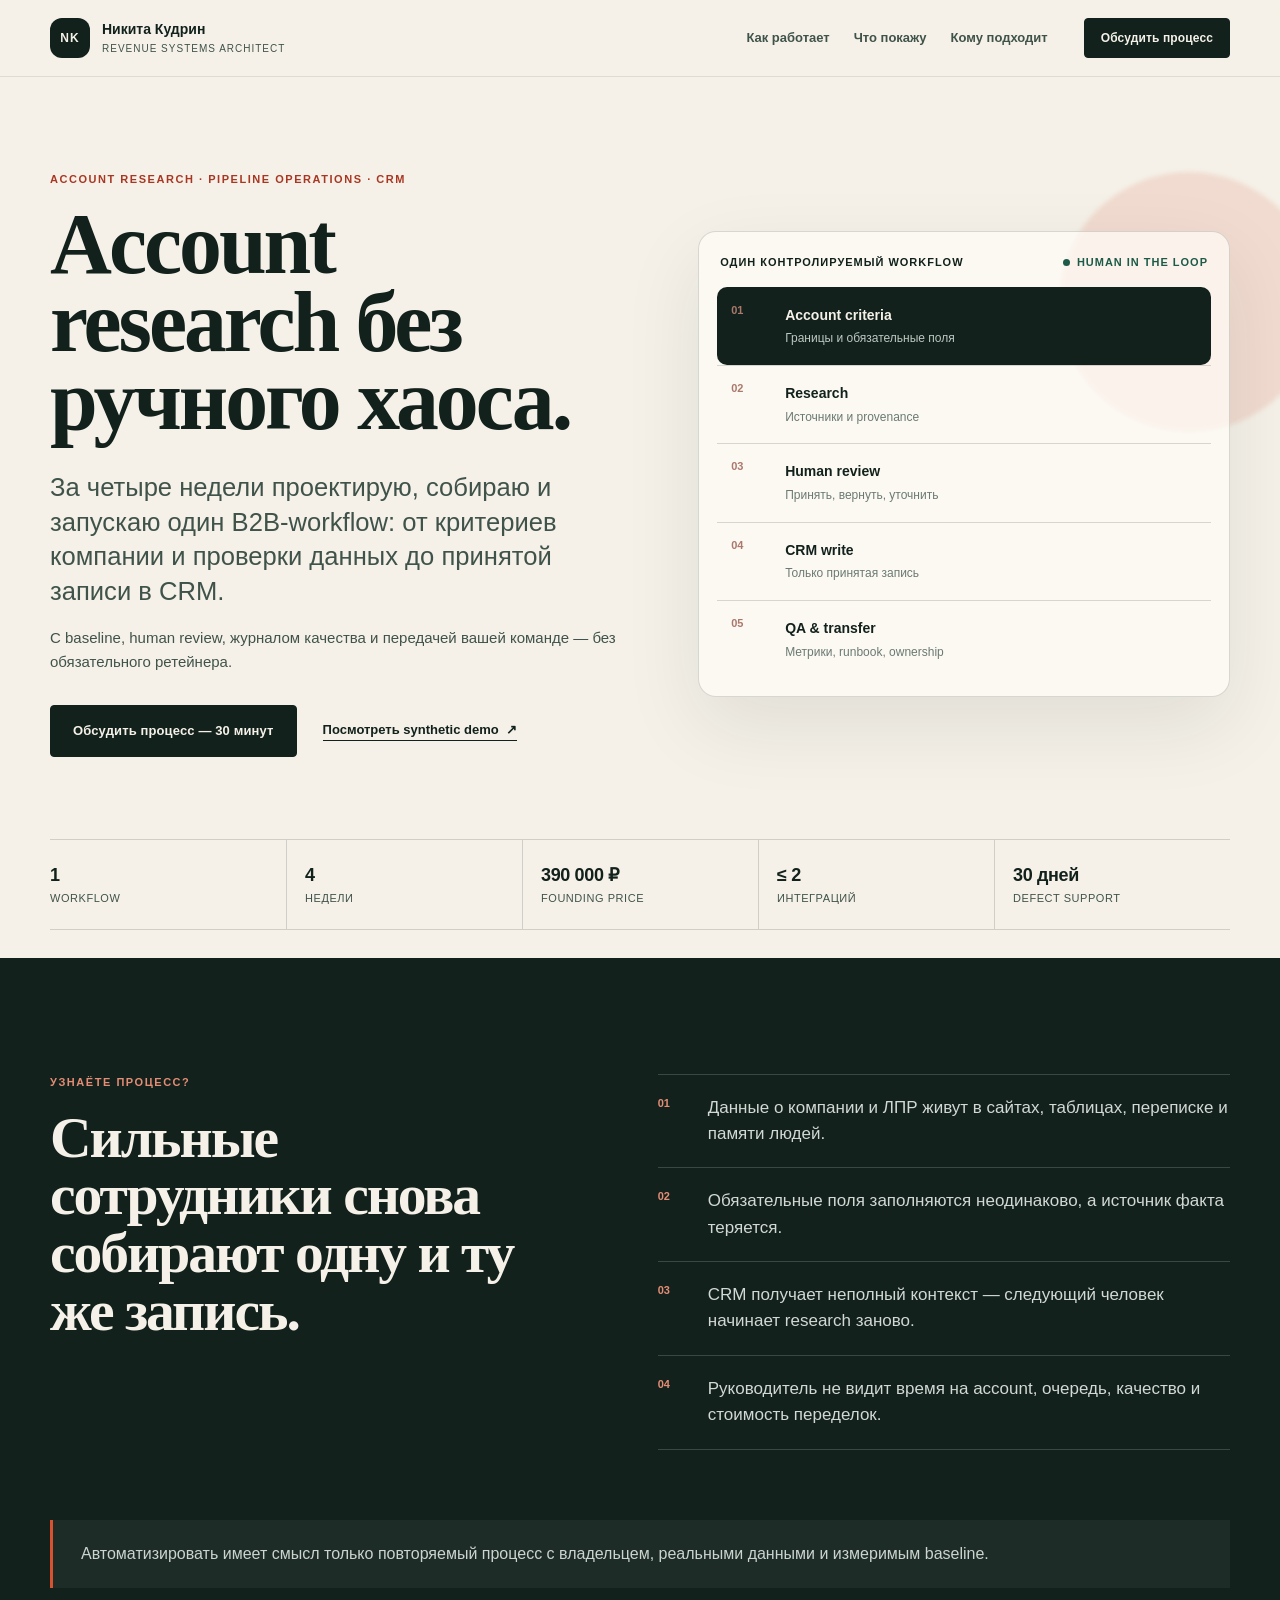
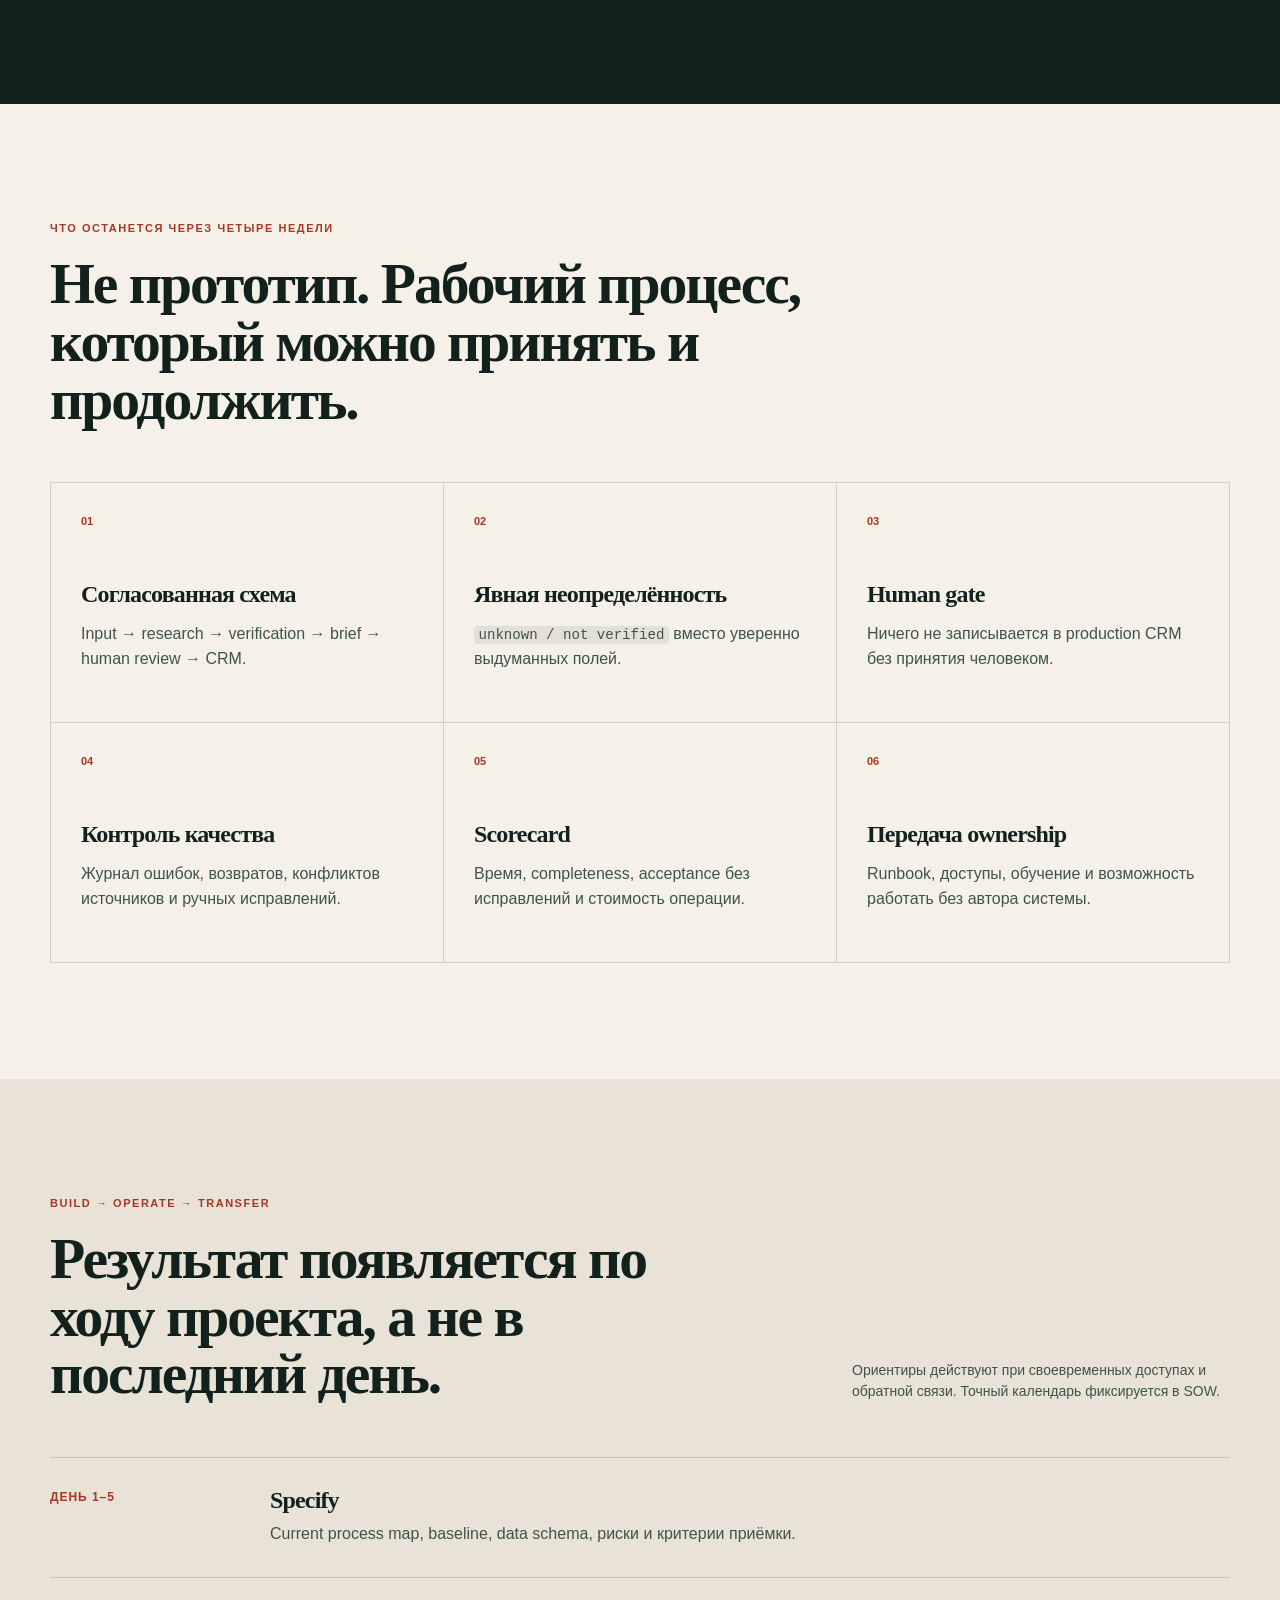
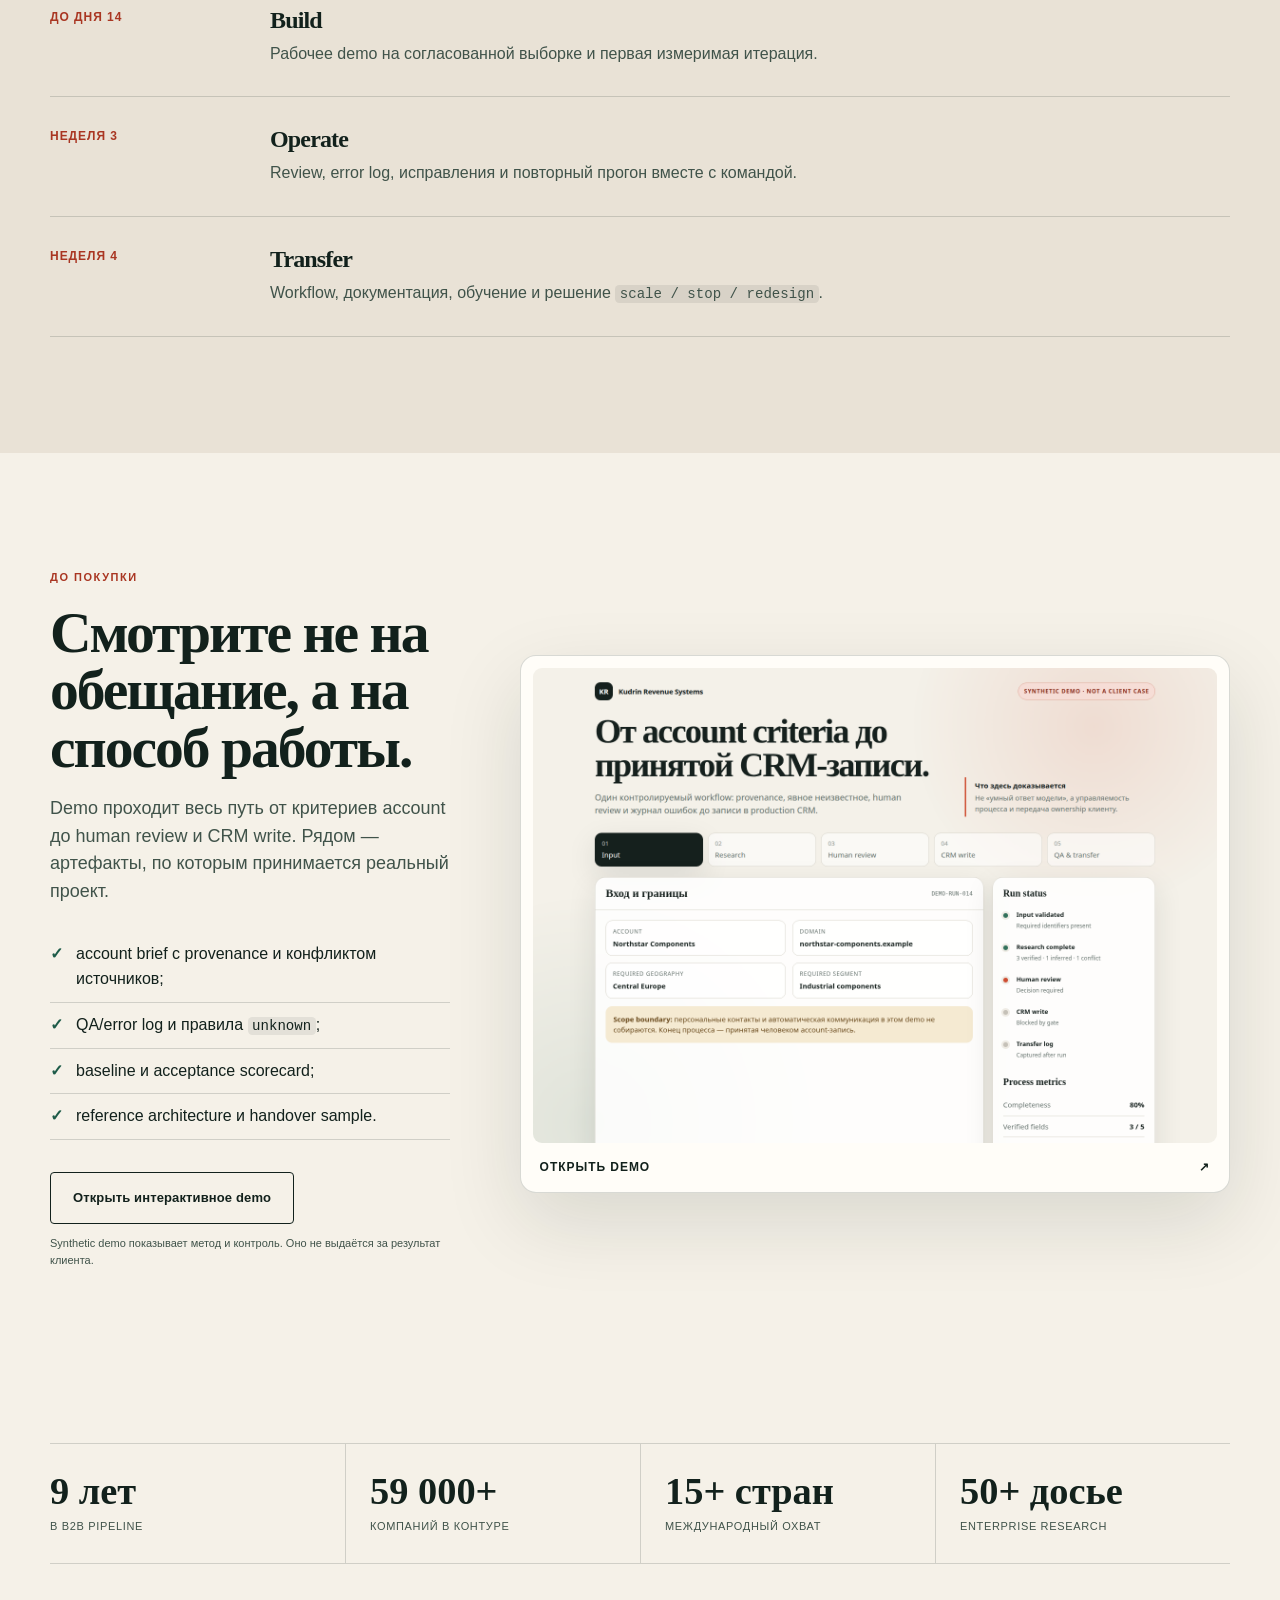
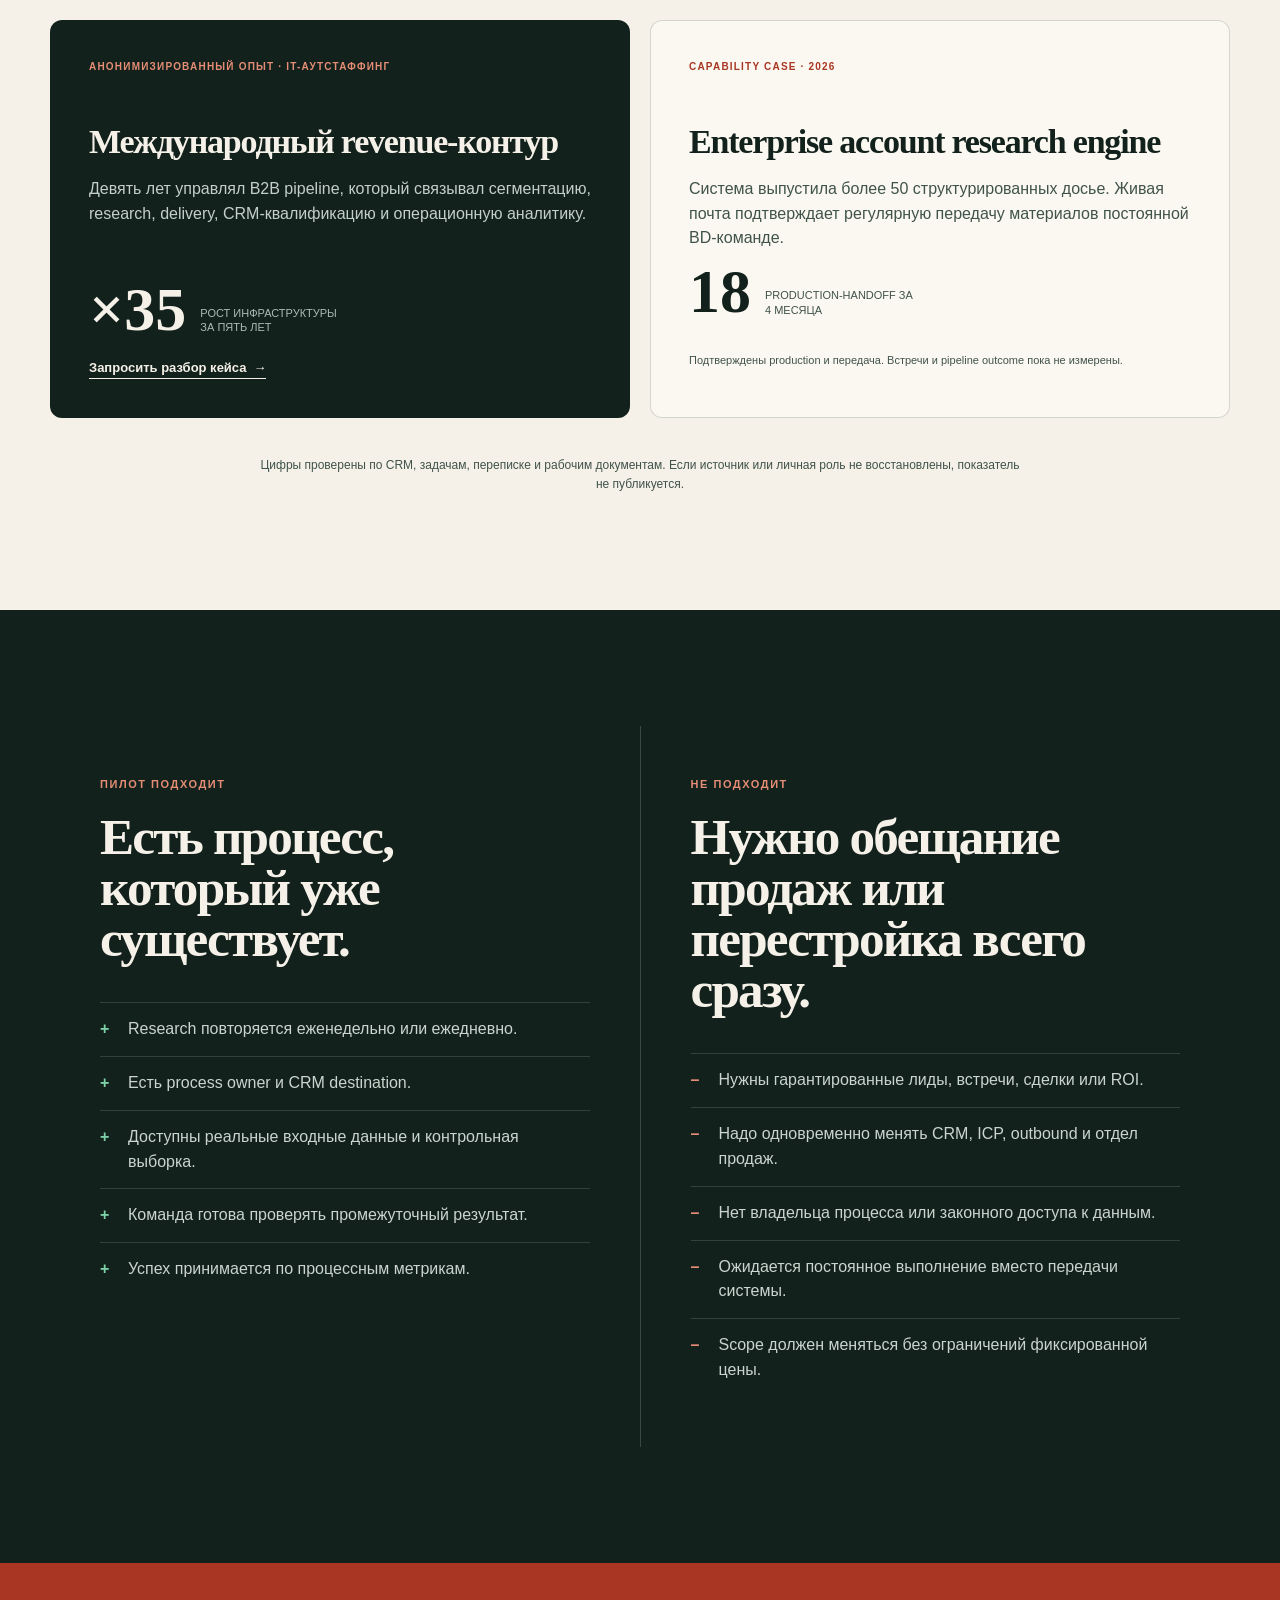
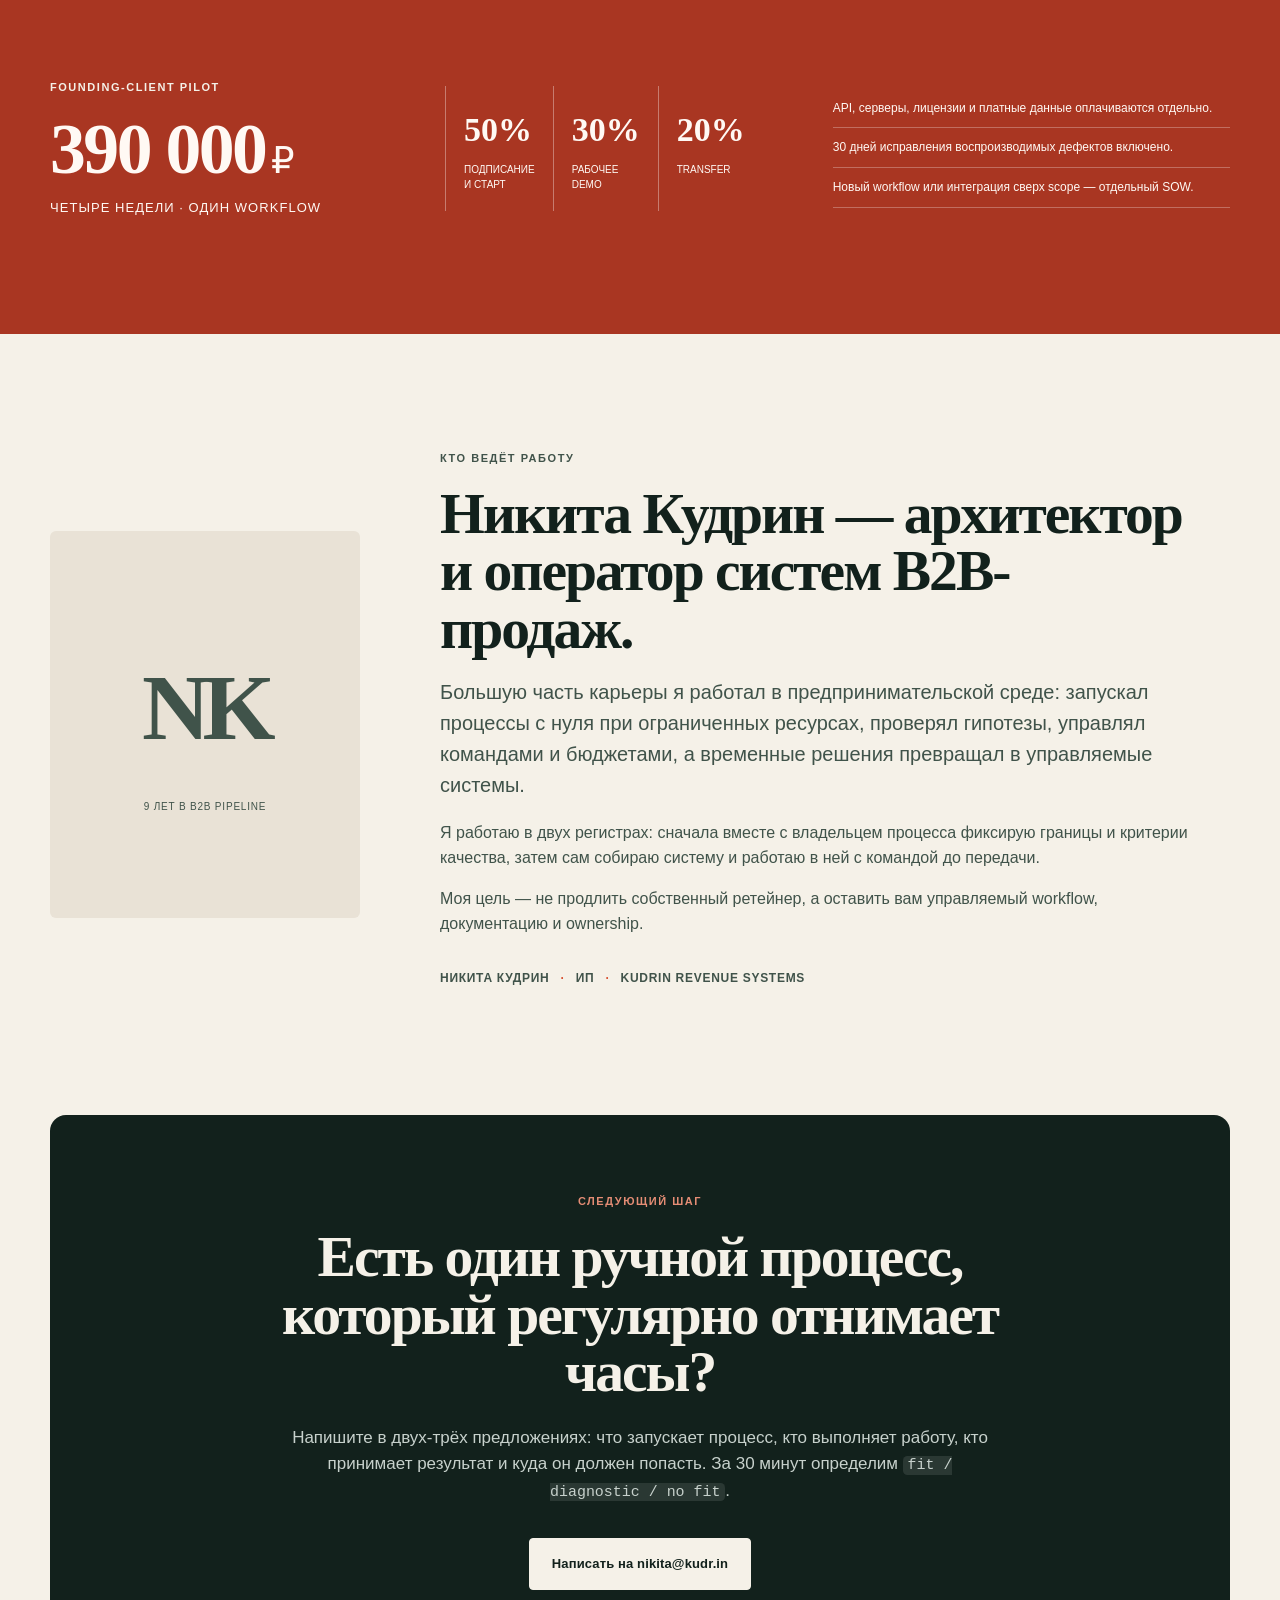
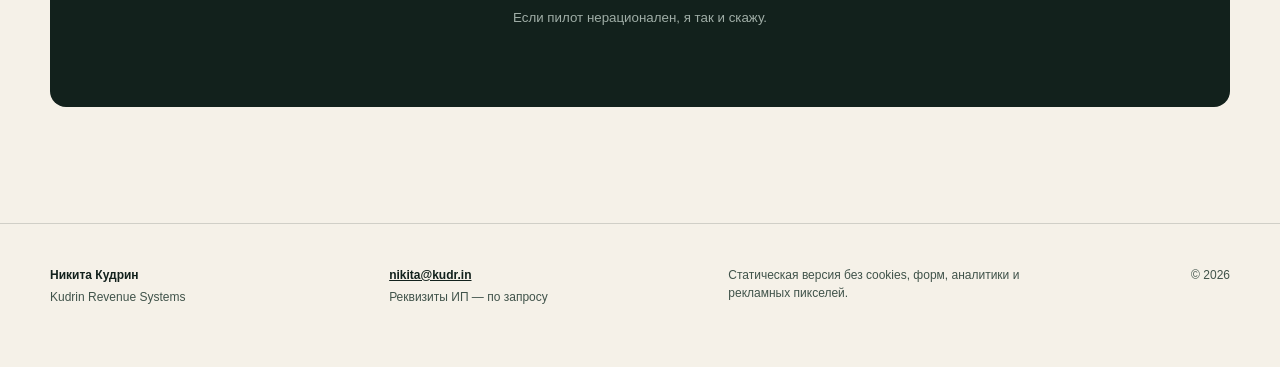
==== commit fc59bc7b: "fix: символ рубля отрывался отдельной строкой в 96px — цена теперь в одну строку на всех ширинах" ====
--- a/index.html
+++ b/index.html
@@ -248,7 +248,11 @@
       <div class="wrap pricing-grid">
         <div>
           <p class="eyebrow">Founding-client pilot</p>
-          <h2>390 000 ₽</h2>
+          <!-- Разряд склеен неразрывным пробелом, символ валюты вынесен в span:
+               «390 000 ₽» одним куском не влезало в колонку сетки, и ₽ уезжал на
+               отдельную строку тем же кеглем 96px — единственная цена на сайте
+               выглядела сломанной вёрсткой. -->
+          <h2 class="price-figure">390&nbsp;000<span class="currency">₽</span></h2>
           <p class="price-term">четыре недели · один workflow</p>
         </div>
         <div class="payment-steps">
--- a/styles.css
+++ b/styles.css
@@ -139,9 +139,16 @@
 .check-list { margin: 26px 0 32px; padding: 0; list-style: none; }
 .check-list li { padding: 10px 0 10px 26px; border-bottom: 1px solid var(--line); position: relative; }
 .check-list li::before { content: "✓"; position: absolute; left: 0; color: var(--green); font-weight: 900; }
-.caption { color: #6f7c75; font-size: 11px; line-height: 1.5; }
+/* --ink-soft вместо #6f7c75: серый давал 3.86:1 на бумаге и 4.11:1 на карточке при
+   норме 4.5 для 11px. Токен из этой же палитры даёт 7.30:1 — цвет остаётся приглушённым,
+   но подпись перестаёт быть нечитаемой. */
+.caption { color: var(--ink-soft); font-size: 11px; line-height: 1.5; }
 .demo-frame { display: block; padding: 12px; border: 1px solid var(--line); border-radius: 16px; background: var(--white); box-shadow: 0 28px 80px rgba(18, 33, 28, .12); text-decoration: none; }
-.demo-frame img { border-radius: 9px; }
+/* max-width/height — не косметика. У <img> проставлены атрибуты width=1440 height=1000;
+   без этих двух строк высота бралась из атрибута буквально, а ширину сжимал контейнер.
+   Замерено на 390px: картинка рисовалась 334×1000 при исходных 1440×1000 — сплющена в
+   4.31 раза, скриншот демо выглядел сломанным на каждом телефоне. */
+.demo-frame img { border-radius: 9px; max-width: 100%; height: auto; display: block; }
 .demo-frame > span { display: flex; justify-content: space-between; padding: 15px 7px 4px; font-size: 12px; font-weight: 800; text-transform: uppercase; letter-spacing: .08em; }
 
 .experience { padding-top: 48px; }
@@ -162,7 +169,14 @@
 .case-primary .case-label { color: #e58d75; }
 .case-card h3 { font-size: 34px; }
 .case-card > p:not(.case-label):not(.caption) { color: var(--ink-soft); font-size: 16px; }
-.case-primary > p:not(.case-label) { color: #c5cfca; }
+/* :not(.caption) добавлен НЕ для красоты, а ради специфичности. Правило выше
+   (.case-card > p:not(.case-label):not(.caption)) весит 0-3-1 и побеждало это, весившее
+   0-2-1: на тёмной карточке абзац получал --ink-soft и давал 2.02:1 — худший контраст на
+   сайте. Теперь веса равны, побеждает то, что ниже. */
+.case-primary > p:not(.case-label):not(.caption) { color: #c5cfca; }
+/* .caption на тёмной карточке тоже обязан быть светлым: базовый --ink-soft там тонет.
+   Тон взят у соседней строки .case-primary .case-result span (8.30:1). */
+.case-primary .caption { color: #aebbb4; }
 .case-result { display: flex; align-items: end; gap: 14px; margin: auto 0 24px; }
 .case-result strong { font-family: var(--serif); font-size: 62px; line-height: .8; }
 .case-result span { max-width: 150px; color: var(--ink-soft); font-size: 11px; line-height: 1.3; text-transform: uppercase; }
@@ -179,10 +193,20 @@
 .fit-yes li::before { content: "+"; color: #7fd1a9; }
 .fit-no li::before { content: "–"; color: #e58d75; }
 
-.pricing { background: var(--accent); color: #fff9f4; }
-.pricing .eyebrow { color: #5f1b10; }
+/* БЛОК ЦЕНЫ ПЕРЕКРАШЕН НА --accent-dark, и это не вкусовая правка.
+   На светлом --accent (#d85232) читаемого мелкого текста не существует в принципе:
+   белый #fff9f4 давал 3.88:1, тёмный #5f1b10 — 3.13:1, а --ink — 4.13:1. Все три ниже
+   нормы 4.5, то есть подобрать текстовый цвет к этому фону было НЕЛЬЗЯ — менять надо было
+   фон. На --accent-dark (#a93622) тот же белый даёт 6.33:1, а --paper для eyebrow — 5.75:1.
+   Оба цвета уже были в палитре; новых не изобретено. */
+.pricing { background: var(--accent-dark); color: #fff9f4; }
+.pricing .eyebrow { color: var(--paper); }
 .pricing-grid { display: grid; grid-template-columns: .9fr .8fr 1.1fr; gap: 70px; align-items: center; }
-.pricing h2 { font-size: clamp(58px, 7vw, 96px); }
+/* nowrap + меньший потолок кегля: «390 000 ₽» не помещалось в колонку .9fr, и перенос
+   выкидывал ₽ отдельной строкой в 96px. Символ валюты вдобавок уменьшен до .52em —
+   он единица измерения, а не часть числа, и в наборе не должен спорить с цифрами. */
+.pricing h2 { font-size: clamp(52px, 5.6vw, 84px); white-space: nowrap; }
+.price-figure .currency { font-size: .52em; margin-left: .14em; font-weight: 400; }
 .price-term { margin: 12px 0 0; font-size: 13px; text-transform: uppercase; letter-spacing: .08em; }
 .payment-steps { display: grid; grid-template-columns: repeat(3, 1fr); }
 .payment-steps div { padding: 18px; border-left: 1px solid rgba(255,255,255,.35); }
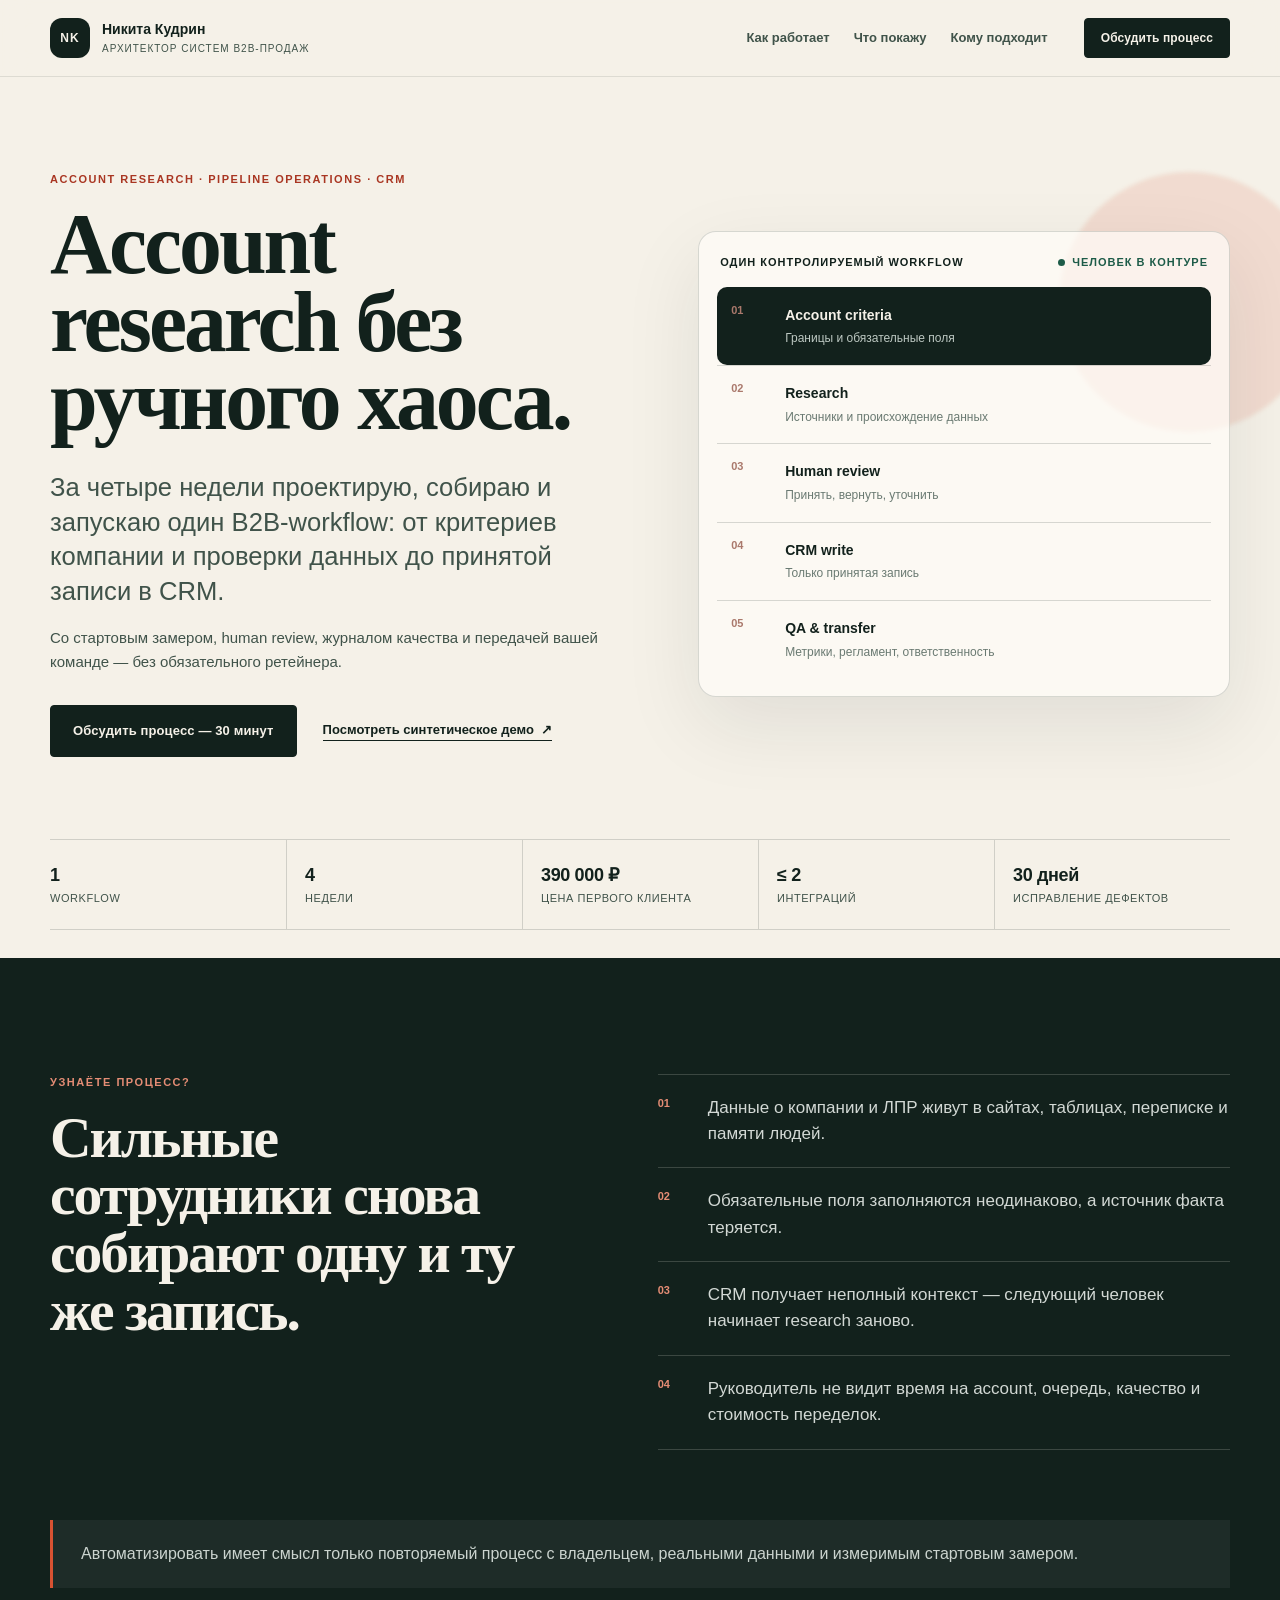
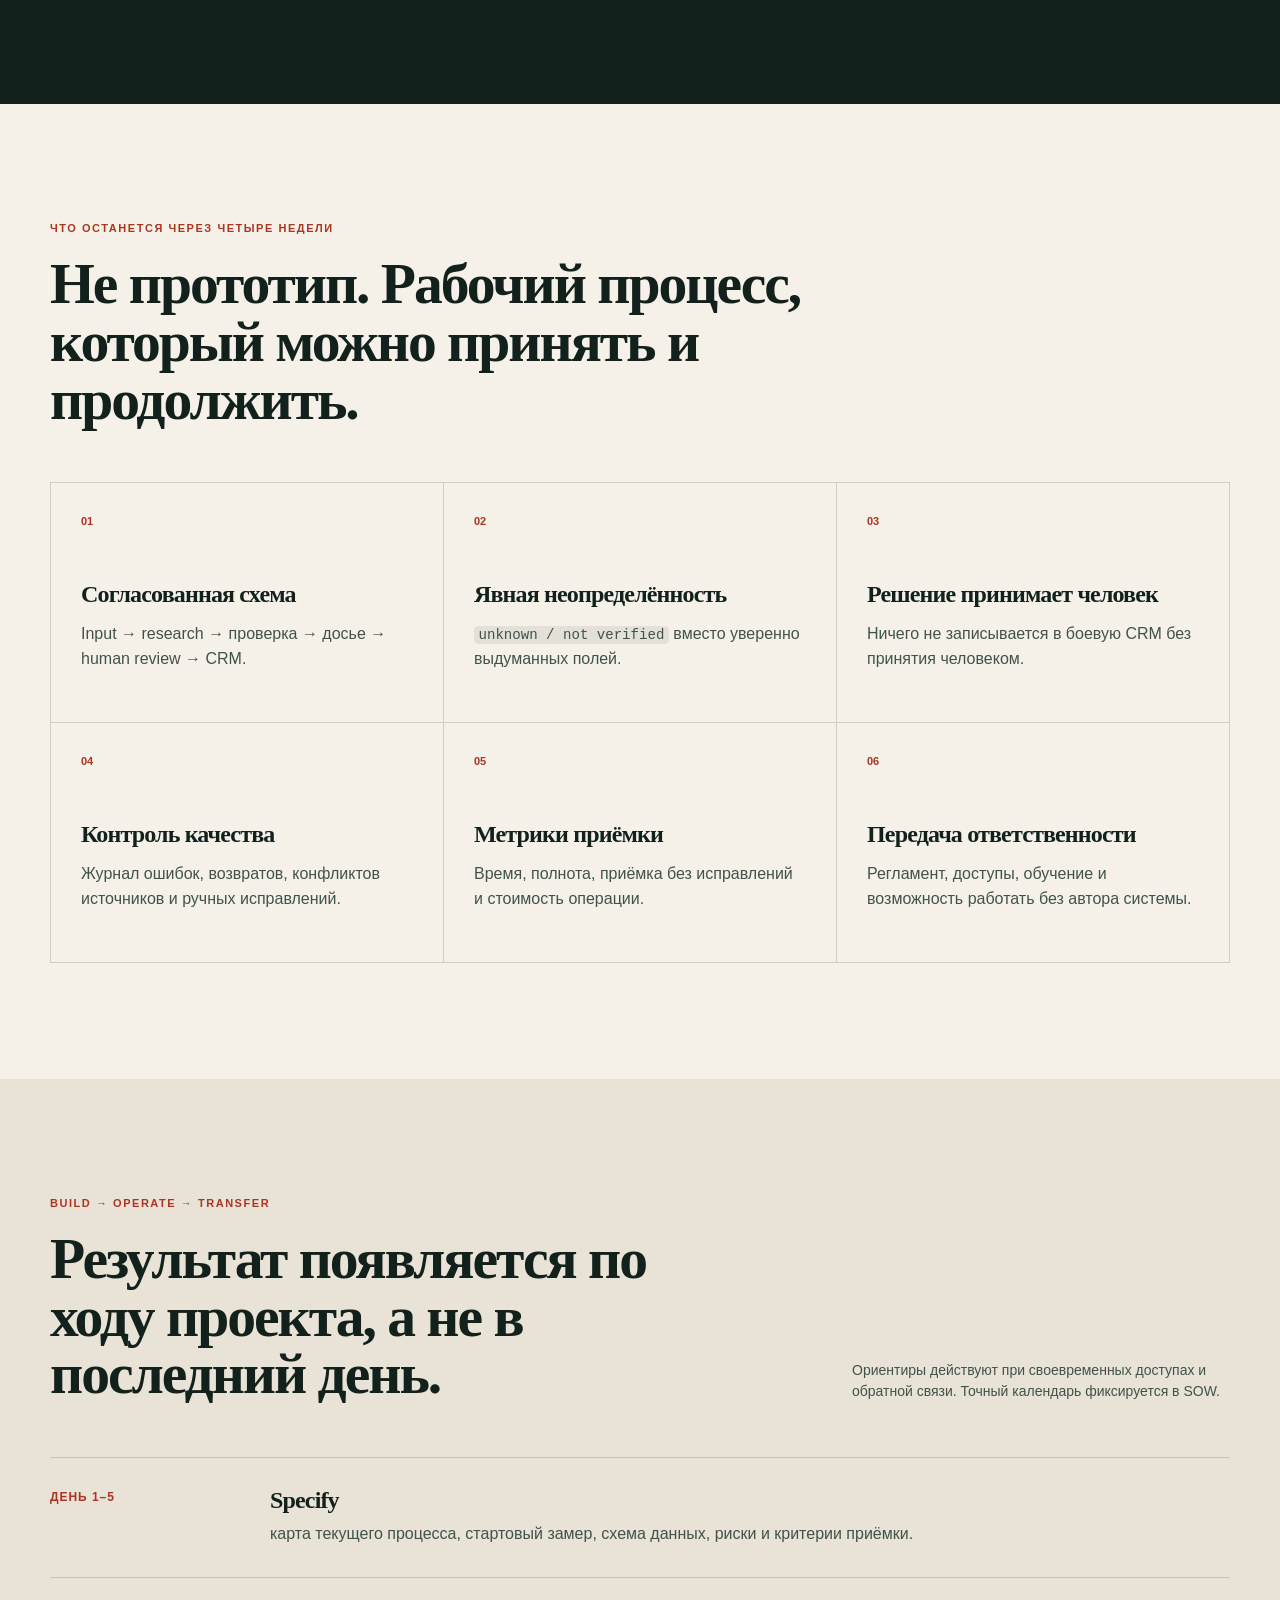
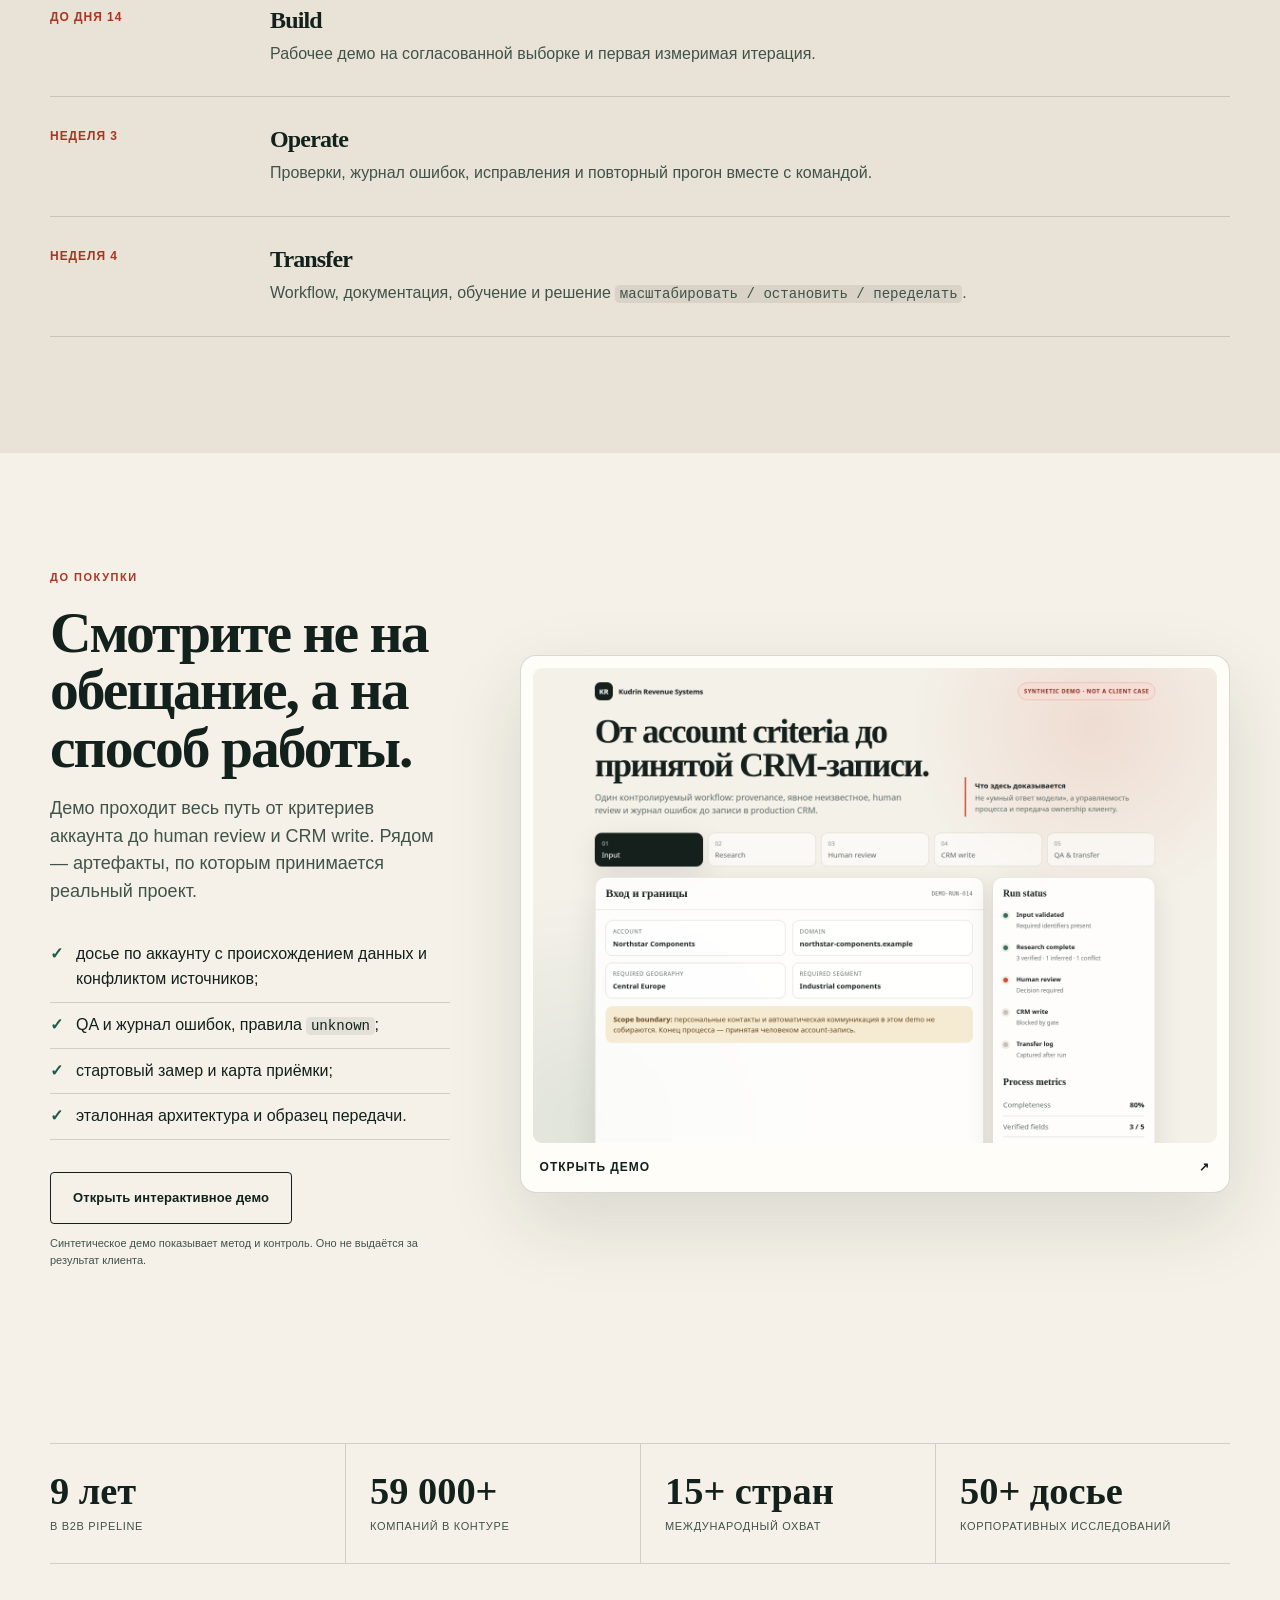
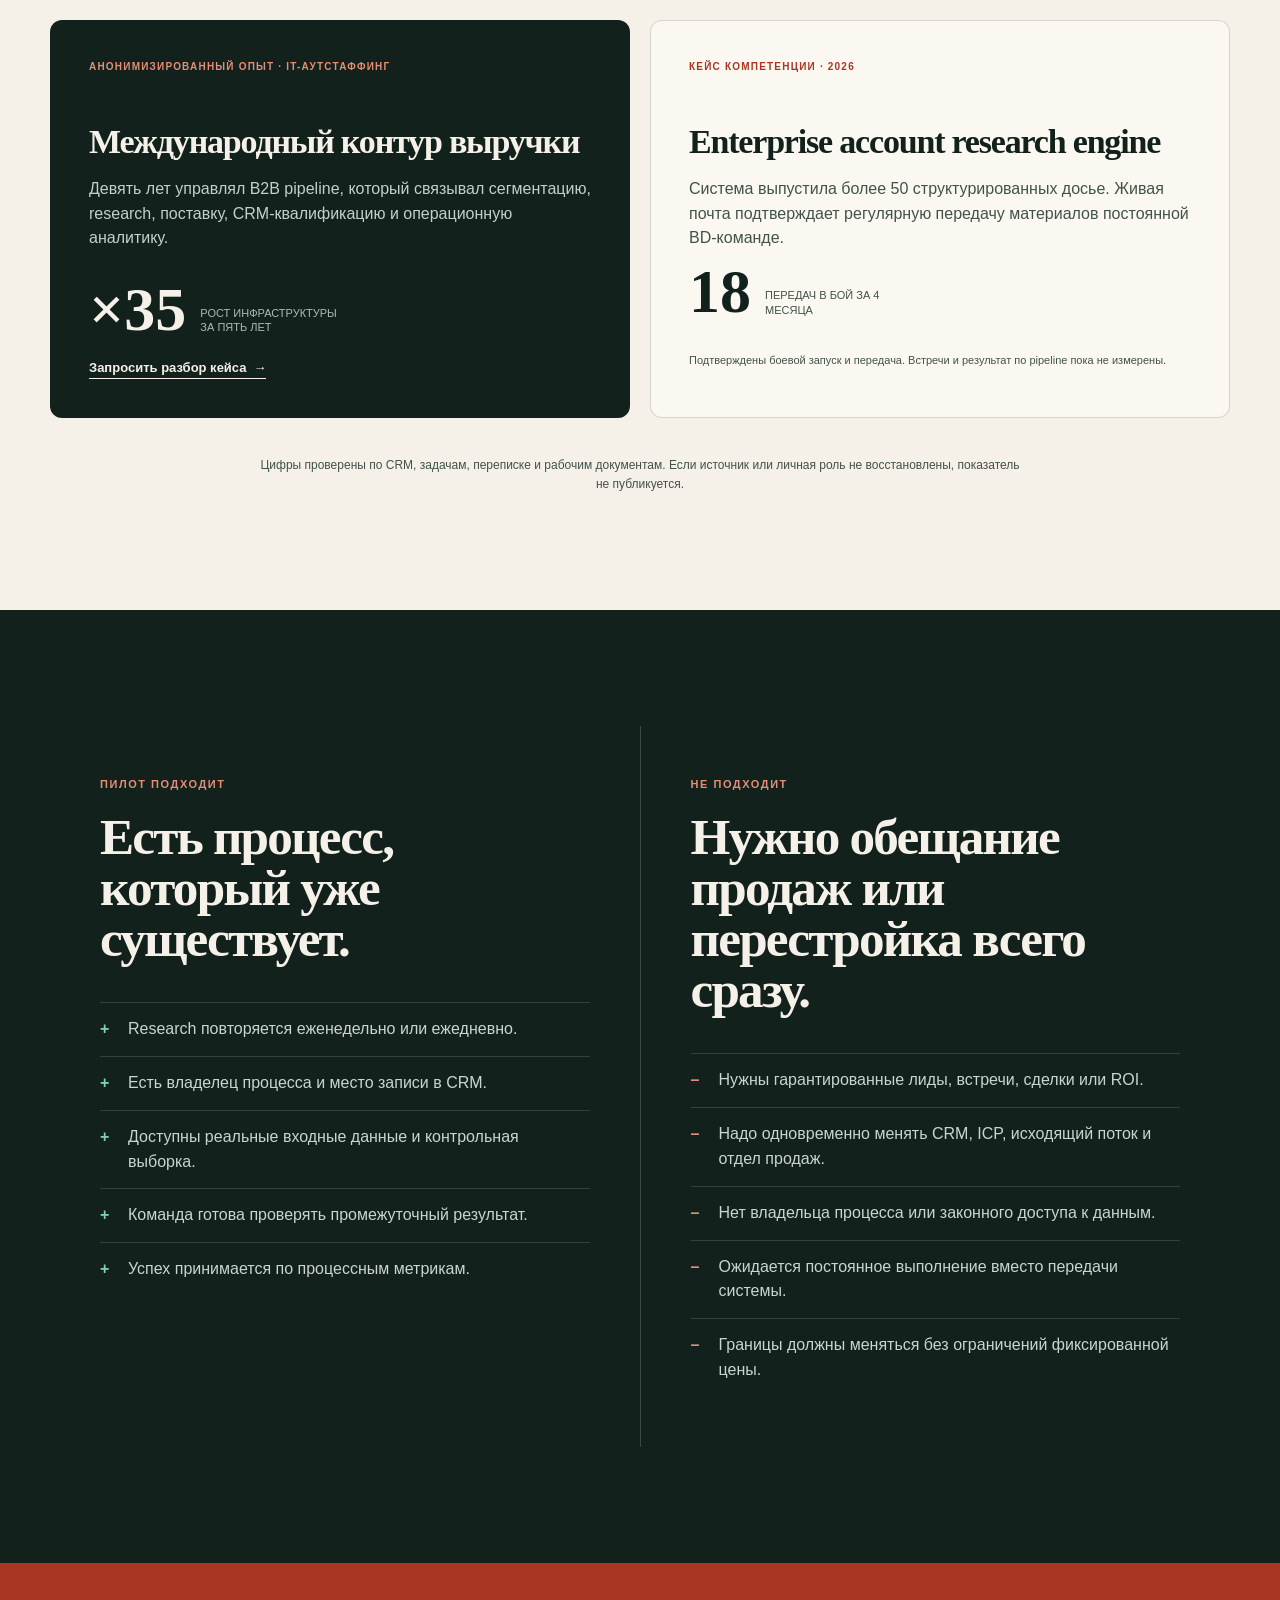
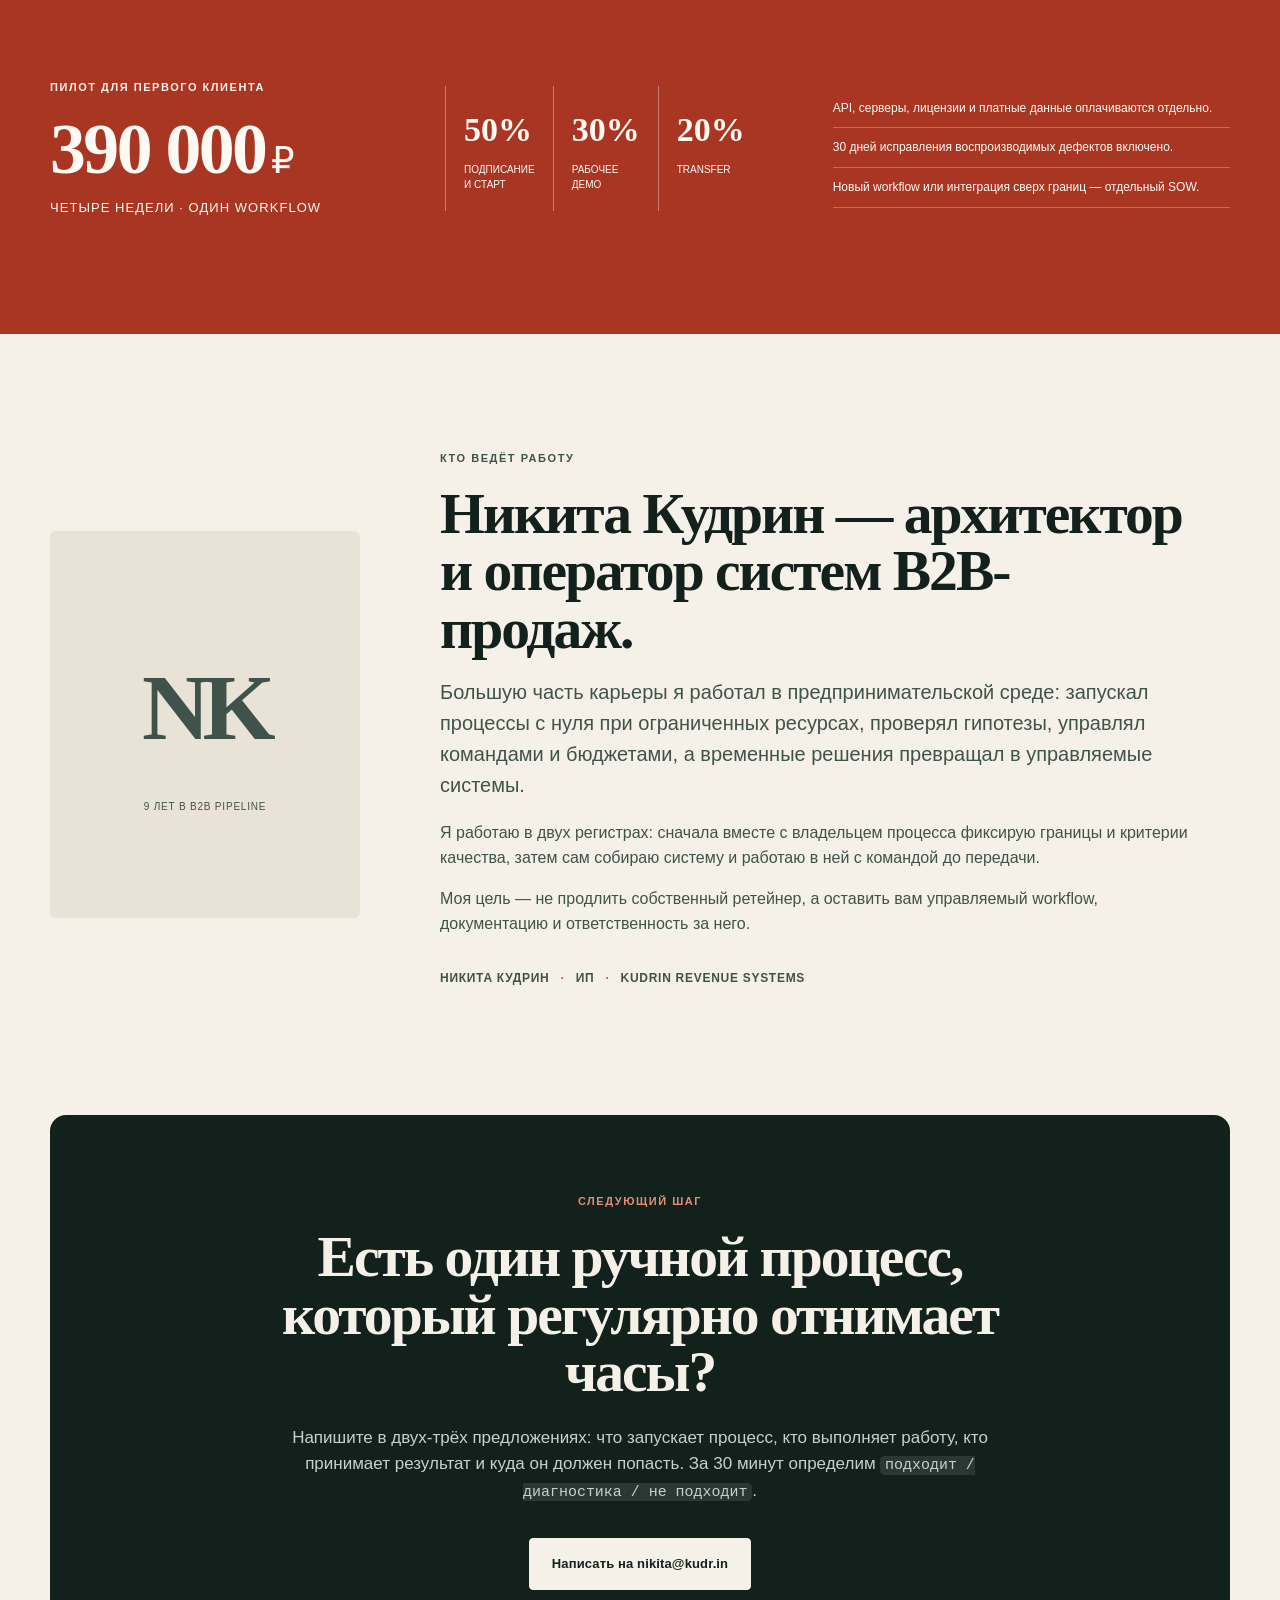
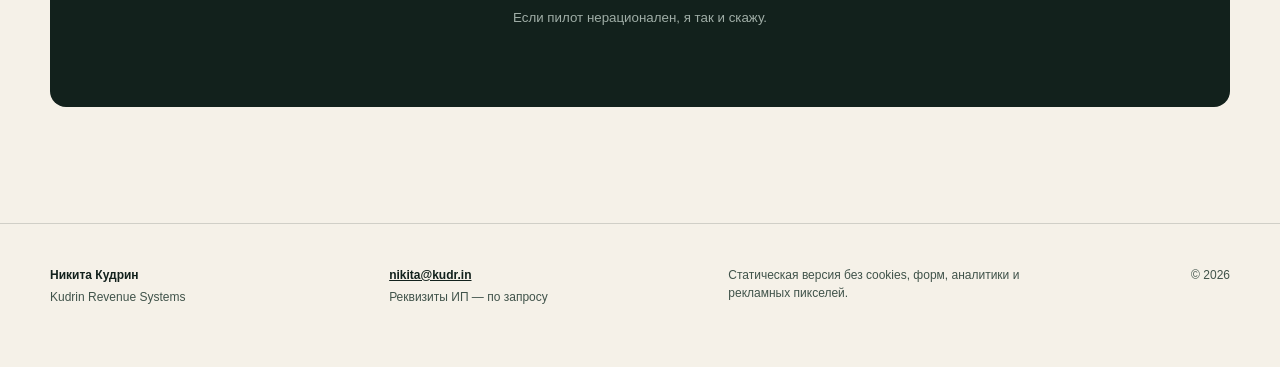
==== commit 024251ed: "lang: закрытое правило EN/RU — 45 случайных англицизмов переведены, имена продукта и шагов оставлены" ====
--- a/index.html
+++ b/index.html
@@ -62,7 +62,7 @@
         <span class="brand-mark" aria-hidden="true">NK</span>
         <span>
           <strong>Никита Кудрин</strong>
-          <small>Revenue systems architect</small>
+          <small>Архитектор систем B2B-продаж</small>
         </span>
       </a>
       <nav class="nav" aria-label="Основная навигация">
@@ -81,24 +81,24 @@
           <p class="eyebrow">Account research · pipeline operations · CRM</p>
           <h1>Account research без ручного хаоса.</h1>
           <p class="lead">За четыре недели проектирую, собираю и запускаю один B2B-workflow: от критериев компании и проверки данных до принятой записи в CRM.</p>
-          <p class="hero-note">С baseline, human review, журналом качества и передачей вашей команде — без обязательного ретейнера.</p>
+          <p class="hero-note">Со стартовым замером, human review, журналом качества и передачей вашей команде — без обязательного ретейнера.</p>
           <div class="hero-actions">
             <a class="button" href="mailto:nikita@kudr.in?subject=Обсудить%20account%20research%20процесс&body=Коротко%20опишите%3A%20что%20запускает%20процесс%2C%20кто%20его%20выполняет%2C%20кто%20принимает%20результат%20и%20куда%20он%20должен%20попасть.">Обсудить процесс — 30 минут</a>
-            <a class="text-link" href="demo/index.html">Посмотреть synthetic demo <span aria-hidden="true">↗</span></a>
+            <a class="text-link" href="demo/index.html">Посмотреть синтетическое демо <span aria-hidden="true">↗</span></a>
           </div>
         </div>
 
         <div class="workflow-card" aria-label="Схема workflow">
           <div class="workflow-head">
             <span>Один контролируемый workflow</span>
-            <span class="status-dot">Human in the loop</span>
+            <span class="status-dot">Человек в контуре</span>
           </div>
           <ol class="workflow-list">
             <li><span>01</span><strong>Account criteria</strong><small>Границы и обязательные поля</small></li>
-            <li><span>02</span><strong>Research</strong><small>Источники и provenance</small></li>
+            <li><span>02</span><strong>Research</strong><small>Источники и происхождение данных</small></li>
             <li><span>03</span><strong>Human review</strong><small>Принять, вернуть, уточнить</small></li>
             <li><span>04</span><strong>CRM write</strong><small>Только принятая запись</small></li>
-            <li><span>05</span><strong>QA & transfer</strong><small>Метрики, runbook, ownership</small></li>
+            <li><span>05</span><strong>QA & transfer</strong><small>Метрики, регламент, ответственность</small></li>
           </ol>
         </div>
       </div>
@@ -106,9 +106,9 @@
       <div class="wrap commercial-strip" aria-label="Коммерческие параметры">
         <span><strong>1</strong> workflow</span>
         <span><strong>4</strong> недели</span>
-        <span><strong>390 000 ₽</strong> founding price</span>
+        <span><strong>390 000 ₽</strong> цена первого клиента</span>
         <span><strong>≤ 2</strong> интеграций</span>
-        <span><strong>30 дней</strong> defect support</span>
+        <span><strong>30 дней</strong> исправление дефектов</span>
       </div>
     </section>
 
@@ -125,7 +125,7 @@
           <p><span>04</span>Руководитель не видит время на account, очередь, качество и стоимость переделок.</p>
         </div>
       </div>
-      <div class="wrap rule-note">Автоматизировать имеет смысл только повторяемый процесс с владельцем, реальными данными и измеримым baseline.</div>
+      <div class="wrap rule-note">Автоматизировать имеет смысл только повторяемый процесс с владельцем, реальными данными и измеримым стартовым замером.</div>
     </section>
 
     <section class="section outcomes">
@@ -135,12 +135,12 @@
           <h2>Не прототип. Рабочий процесс, который можно принять и продолжить.</h2>
         </div>
         <div class="outcome-grid">
-          <article><span>01</span><h3>Согласованная схема</h3><p>Input → research → verification → brief → human review → CRM.</p></article>
+          <article><span>01</span><h3>Согласованная схема</h3><p>Input → research → проверка → досье → human review → CRM.</p></article>
           <article><span>02</span><h3>Явная неопределённость</h3><p><code>unknown / not verified</code> вместо уверенно выдуманных полей.</p></article>
-          <article><span>03</span><h3>Human gate</h3><p>Ничего не записывается в production CRM без принятия человеком.</p></article>
+          <article><span>03</span><h3>Решение принимает человек</h3><p>Ничего не записывается в боевую CRM без принятия человеком.</p></article>
           <article><span>04</span><h3>Контроль качества</h3><p>Журнал ошибок, возвратов, конфликтов источников и ручных исправлений.</p></article>
-          <article><span>05</span><h3>Scorecard</h3><p>Время, completeness, acceptance без исправлений и стоимость операции.</p></article>
-          <article><span>06</span><h3>Передача ownership</h3><p>Runbook, доступы, обучение и возможность работать без автора системы.</p></article>
+          <article><span>05</span><h3>Метрики приёмки</h3><p>Время, полнота, приёмка без исправлений и стоимость операции.</p></article>
+          <article><span>06</span><h3>Передача ответственности</h3><p>Регламент, доступы, обучение и возможность работать без автора системы.</p></article>
         </div>
       </div>
     </section>
@@ -155,10 +155,10 @@
           <p>Ориентиры действуют при своевременных доступах и обратной связи. Точный календарь фиксируется в SOW.</p>
         </div>
         <ol class="timeline">
-          <li><div class="timeline-time">День 1–5</div><div><h3>Specify</h3><p>Current process map, baseline, data schema, риски и критерии приёмки.</p></div></li>
-          <li><div class="timeline-time">До дня 14</div><div><h3>Build</h3><p>Рабочее demo на согласованной выборке и первая измеримая итерация.</p></div></li>
-          <li><div class="timeline-time">Неделя 3</div><div><h3>Operate</h3><p>Review, error log, исправления и повторный прогон вместе с командой.</p></div></li>
-          <li><div class="timeline-time">Неделя 4</div><div><h3>Transfer</h3><p>Workflow, документация, обучение и решение <code>scale / stop / redesign</code>.</p></div></li>
+          <li><div class="timeline-time">День 1–5</div><div><h3>Specify</h3><p>карта текущего процесса, стартовый замер, схема данных, риски и критерии приёмки.</p></div></li>
+          <li><div class="timeline-time">До дня 14</div><div><h3>Build</h3><p>Рабочее демо на согласованной выборке и первая измеримая итерация.</p></div></li>
+          <li><div class="timeline-time">Неделя 3</div><div><h3>Operate</h3><p>Проверки, журнал ошибок, исправления и повторный прогон вместе с командой.</p></div></li>
+          <li><div class="timeline-time">Неделя 4</div><div><h3>Transfer</h3><p>Workflow, документация, обучение и решение <code>масштабировать / остановить / переделать</code>.</p></div></li>
         </ol>
       </div>
     </section>
@@ -168,21 +168,21 @@
         <div class="proof-copy">
           <p class="eyebrow">До покупки</p>
           <h2>Смотрите не на обещание, а на способ работы.</h2>
-          <p>Demo проходит весь путь от критериев account до human review и CRM write. Рядом — артефакты, по которым принимается реальный проект.</p>
+          <p>Демо проходит весь путь от критериев аккаунта до human review и CRM write. Рядом — артефакты, по которым принимается реальный проект.</p>
           <ul class="check-list">
-            <li>account brief с provenance и конфликтом источников;</li>
-            <li>QA/error log и правила <code>unknown</code>;</li>
-            <li>baseline и acceptance scorecard;</li>
-            <li>reference architecture и handover sample.</li>
+            <li>досье по аккаунту с происхождением данных и конфликтом источников;</li>
+            <li>QA и журнал ошибок, правила <code>unknown</code>;</li>
+            <li>стартовый замер и карта приёмки;</li>
+            <li>эталонная архитектура и образец передачи.</li>
           </ul>
-          <a class="button button-outline" href="demo/index.html">Открыть интерактивное demo</a>
-          <p class="caption">Synthetic demo показывает метод и контроль. Оно не выдаётся за результат клиента.</p>
+          <a class="button button-outline" href="demo/index.html">Открыть интерактивное демо</a>
+          <p class="caption">Синтетическое демо показывает метод и контроль. Оно не выдаётся за результат клиента.</p>
         </div>
         <!-- Видимый текст ссылки — «Открыть demo»; доступное имя обязано его СОДЕРЖАТЬ.
              Было «Открыть synthetic demo» — подстроки «Открыть demo» в нём нет. -->
         <a class="demo-frame" href="demo/index.html" aria-label="Открыть demo — synthetic пример процесса">
           <img src="demo/preview.png" alt="Экран synthetic demo: account criteria, human review, CRM write и process metrics" width="1440" height="1000">
-          <span>Открыть demo <b aria-hidden="true">↗</b></span>
+          <span>Открыть демо <b aria-hidden="true">↗</b></span>
         </a>
       </div>
     </section>
@@ -193,23 +193,23 @@
           <div><strong>9 лет</strong><span>в B2B pipeline</span></div>
           <div><strong>59 000+</strong><span>компаний в контуре</span></div>
           <div><strong>15+ стран</strong><span>международный охват</span></div>
-          <div><strong>50+ досье</strong><span>enterprise research</span></div>
+          <div><strong>50+ досье</strong><span>корпоративных исследований</span></div>
         </div>
 
         <div class="case-grid">
           <article class="case-card case-primary">
             <p class="case-label">Анонимизированный опыт · IT-аутстаффинг</p>
-            <h3>Международный revenue-контур</h3>
-            <p>Девять лет управлял B2B pipeline, который связывал сегментацию, research, delivery, CRM-квалификацию и операционную аналитику.</p>
+            <h3>Международный контур выручки</h3>
+            <p>Девять лет управлял B2B pipeline, который связывал сегментацию, research, поставку, CRM-квалификацию и операционную аналитику.</p>
             <div class="case-result"><strong>×35</strong><span>рост инфраструктуры за пять лет</span></div>
             <a class="text-link" href="mailto:nikita@kudr.in?subject=Запросить%20разбор%20кейса">Запросить разбор кейса <span aria-hidden="true">→</span></a>
           </article>
           <article class="case-card">
-            <p class="case-label">Capability case · 2026</p>
+            <p class="case-label">Кейс компетенции · 2026</p>
             <h3>Enterprise account research engine</h3>
             <p>Система выпустила более 50 структурированных досье. Живая почта подтверждает регулярную передачу материалов постоянной BD-команде.</p>
-            <div class="case-result"><strong>18</strong><span>production-handoff за 4 месяца</span></div>
-            <p class="caption">Подтверждены production и передача. Встречи и pipeline outcome пока не измерены.</p>
+            <div class="case-result"><strong>18</strong><span>передач в бой за 4 месяца</span></div>
+            <p class="caption">Подтверждены боевой запуск и передача. Встречи и результат по pipeline пока не измерены.</p>
           </article>
         </div>
 
@@ -224,7 +224,7 @@
           <h2>Есть процесс, который уже существует.</h2>
           <ul>
             <li>Research повторяется еженедельно или ежедневно.</li>
-            <li>Есть process owner и CRM destination.</li>
+            <li>Есть владелец процесса и место записи в CRM.</li>
             <li>Доступны реальные входные данные и контрольная выборка.</li>
             <li>Команда готова проверять промежуточный результат.</li>
             <li>Успех принимается по процессным метрикам.</li>
@@ -235,10 +235,10 @@
           <h2>Нужно обещание продаж или перестройка всего сразу.</h2>
           <ul>
             <li>Нужны гарантированные лиды, встречи, сделки или ROI.</li>
-            <li>Надо одновременно менять CRM, ICP, outbound и отдел продаж.</li>
+            <li>Надо одновременно менять CRM, ICP, исходящий поток и отдел продаж.</li>
             <li>Нет владельца процесса или законного доступа к данным.</li>
             <li>Ожидается постоянное выполнение вместо передачи системы.</li>
-            <li>Scope должен меняться без ограничений фиксированной цены.</li>
+            <li>Границы должны меняться без ограничений фиксированной цены.</li>
           </ul>
         </div>
       </div>
@@ -247,7 +247,7 @@
     <section class="section pricing">
       <div class="wrap pricing-grid">
         <div>
-          <p class="eyebrow">Founding-client pilot</p>
+          <p class="eyebrow">Пилот для первого клиента</p>
           <!-- Разряд склеен неразрывным пробелом, символ валюты вынесен в span:
                «390 000 ₽» одним куском не влезало в колонку сетки, и ₽ уезжал на
                отдельную строку тем же кеглем 96px — единственная цена на сайте
@@ -257,13 +257,13 @@
         </div>
         <div class="payment-steps">
           <div><strong>50%</strong><span>подписание и старт</span></div>
-          <div><strong>30%</strong><span>рабочее demo</span></div>
+          <div><strong>30%</strong><span>рабочее демо</span></div>
           <div><strong>20%</strong><span>transfer</span></div>
         </div>
         <div class="scope-notes">
           <p>API, серверы, лицензии и платные данные оплачиваются отдельно.</p>
           <p>30 дней исправления воспроизводимых дефектов включено.</p>
-          <p>Новый workflow или интеграция сверх scope — отдельный SOW.</p>
+          <p>Новый workflow или интеграция сверх границ — отдельный SOW.</p>
         </div>
       </div>
     </section>
@@ -279,7 +279,7 @@
           <h2>Никита Кудрин — архитектор и оператор систем B2B-продаж.</h2>
           <p class="about-lead">Большую часть карьеры я работал в предпринимательской среде: запускал процессы с нуля при ограниченных ресурсах, проверял гипотезы, управлял командами и бюджетами, а временные решения превращал в управляемые системы.</p>
           <p>Я работаю в двух регистрах: сначала вместе с владельцем процесса фиксирую границы и критерии качества, затем сам собираю систему и работаю в ней с командой до передачи.</p>
-          <p>Моя цель — не продлить собственный ретейнер, а оставить вам управляемый workflow, документацию и ownership.</p>
+          <p>Моя цель — не продлить собственный ретейнер, а оставить вам управляемый workflow, документацию и ответственность за него.</p>
           <p class="signature">Никита Кудрин <span>·</span> ИП <span>·</span> Kudrin Revenue Systems</p>
         </div>
       </div>
@@ -289,7 +289,7 @@
       <div class="wrap cta-box">
         <p class="eyebrow eyebrow-light">Следующий шаг</p>
         <h2>Есть один ручной процесс, который регулярно отнимает часы?</h2>
-        <p>Напишите в двух-трёх предложениях: что запускает процесс, кто выполняет работу, кто принимает результат и куда он должен попасть. За 30 минут определим <code>fit / diagnostic / no fit</code>.</p>
+        <p>Напишите в двух-трёх предложениях: что запускает процесс, кто выполняет работу, кто принимает результат и куда он должен попасть. За 30 минут определим <code>подходит / диагностика / не подходит</code>.</p>
         <a class="button button-light" href="mailto:nikita@kudr.in?subject=Обсудить%20account%20research%20процесс&body=1.%20Что%20запускает%20процесс%3A%0A2.%20Кто%20выполняет%20работу%3A%0A3.%20Кто%20принимает%20результат%3A%0A4.%20Куда%20он%20должен%20попасть%3A">Написать на nikita@kudr.in</a>
         <small>Если пилот нерационален, я так и скажу.</small>
       </div>
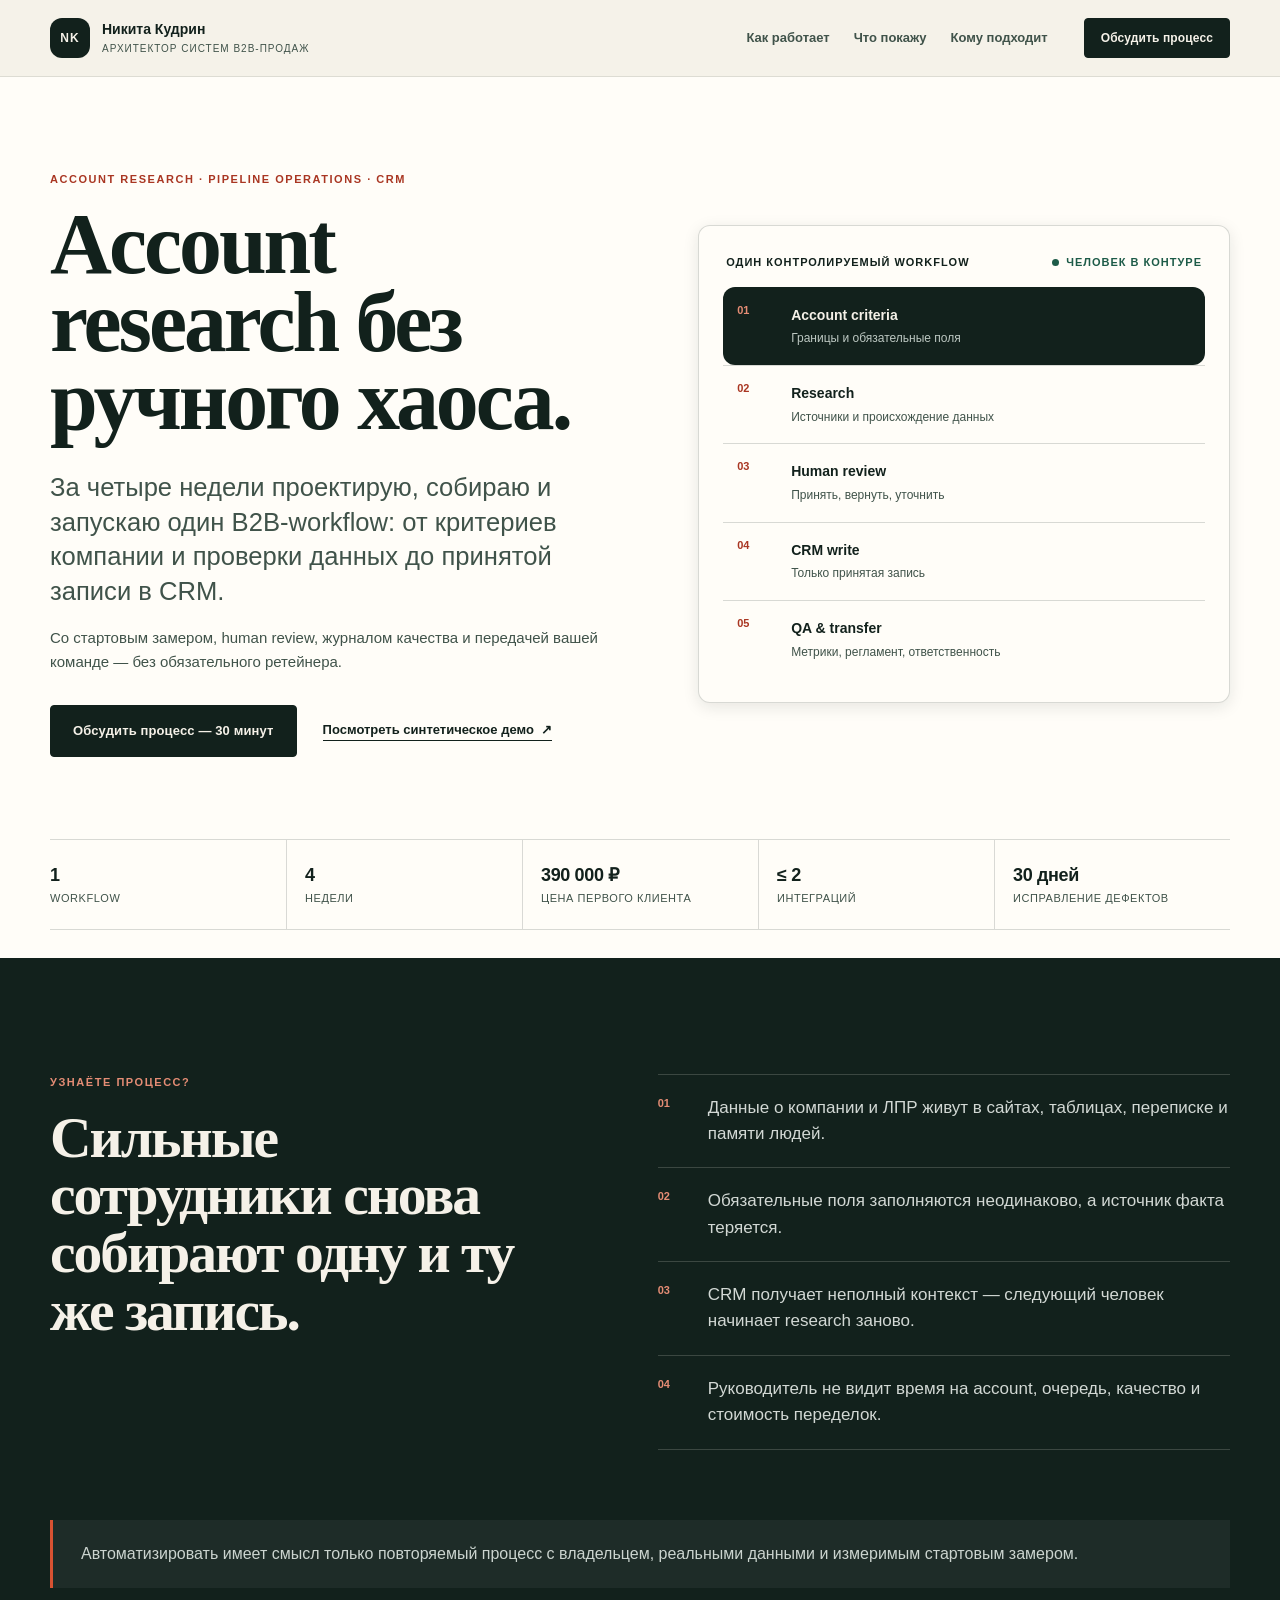
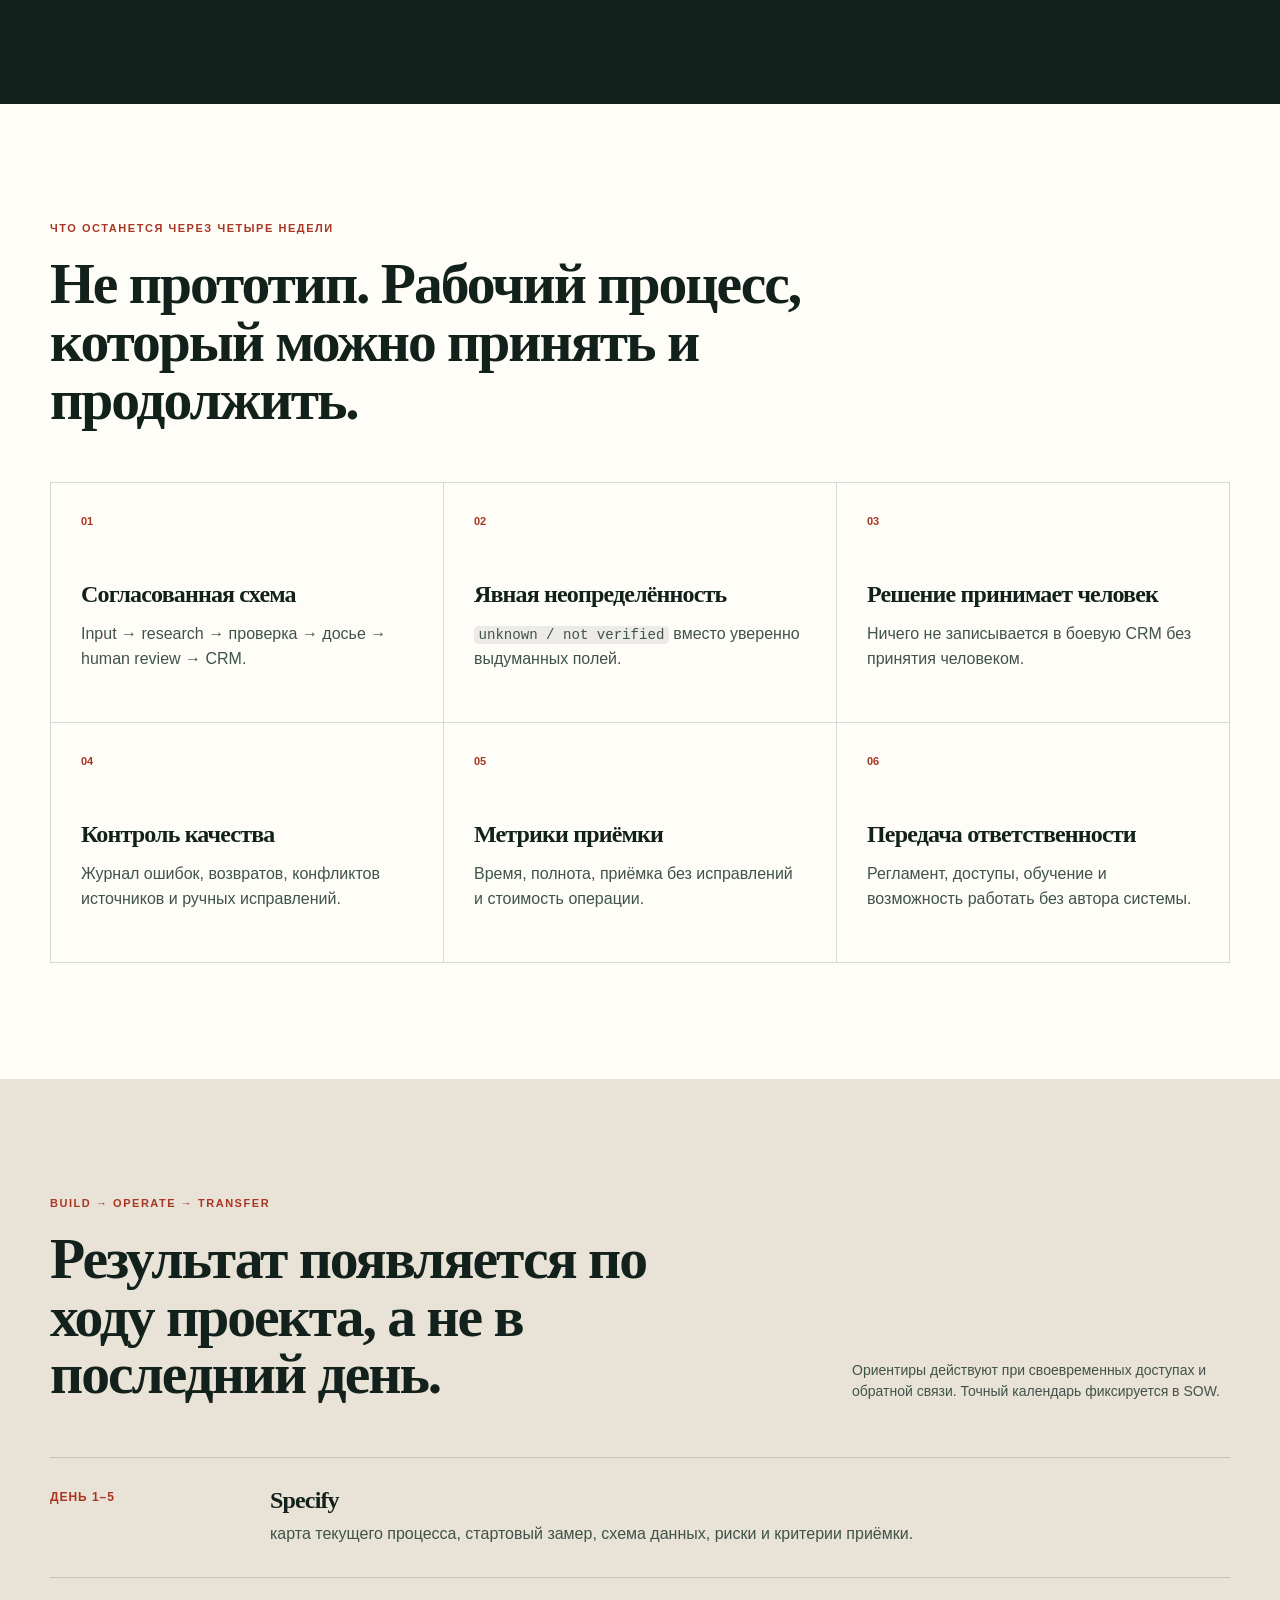
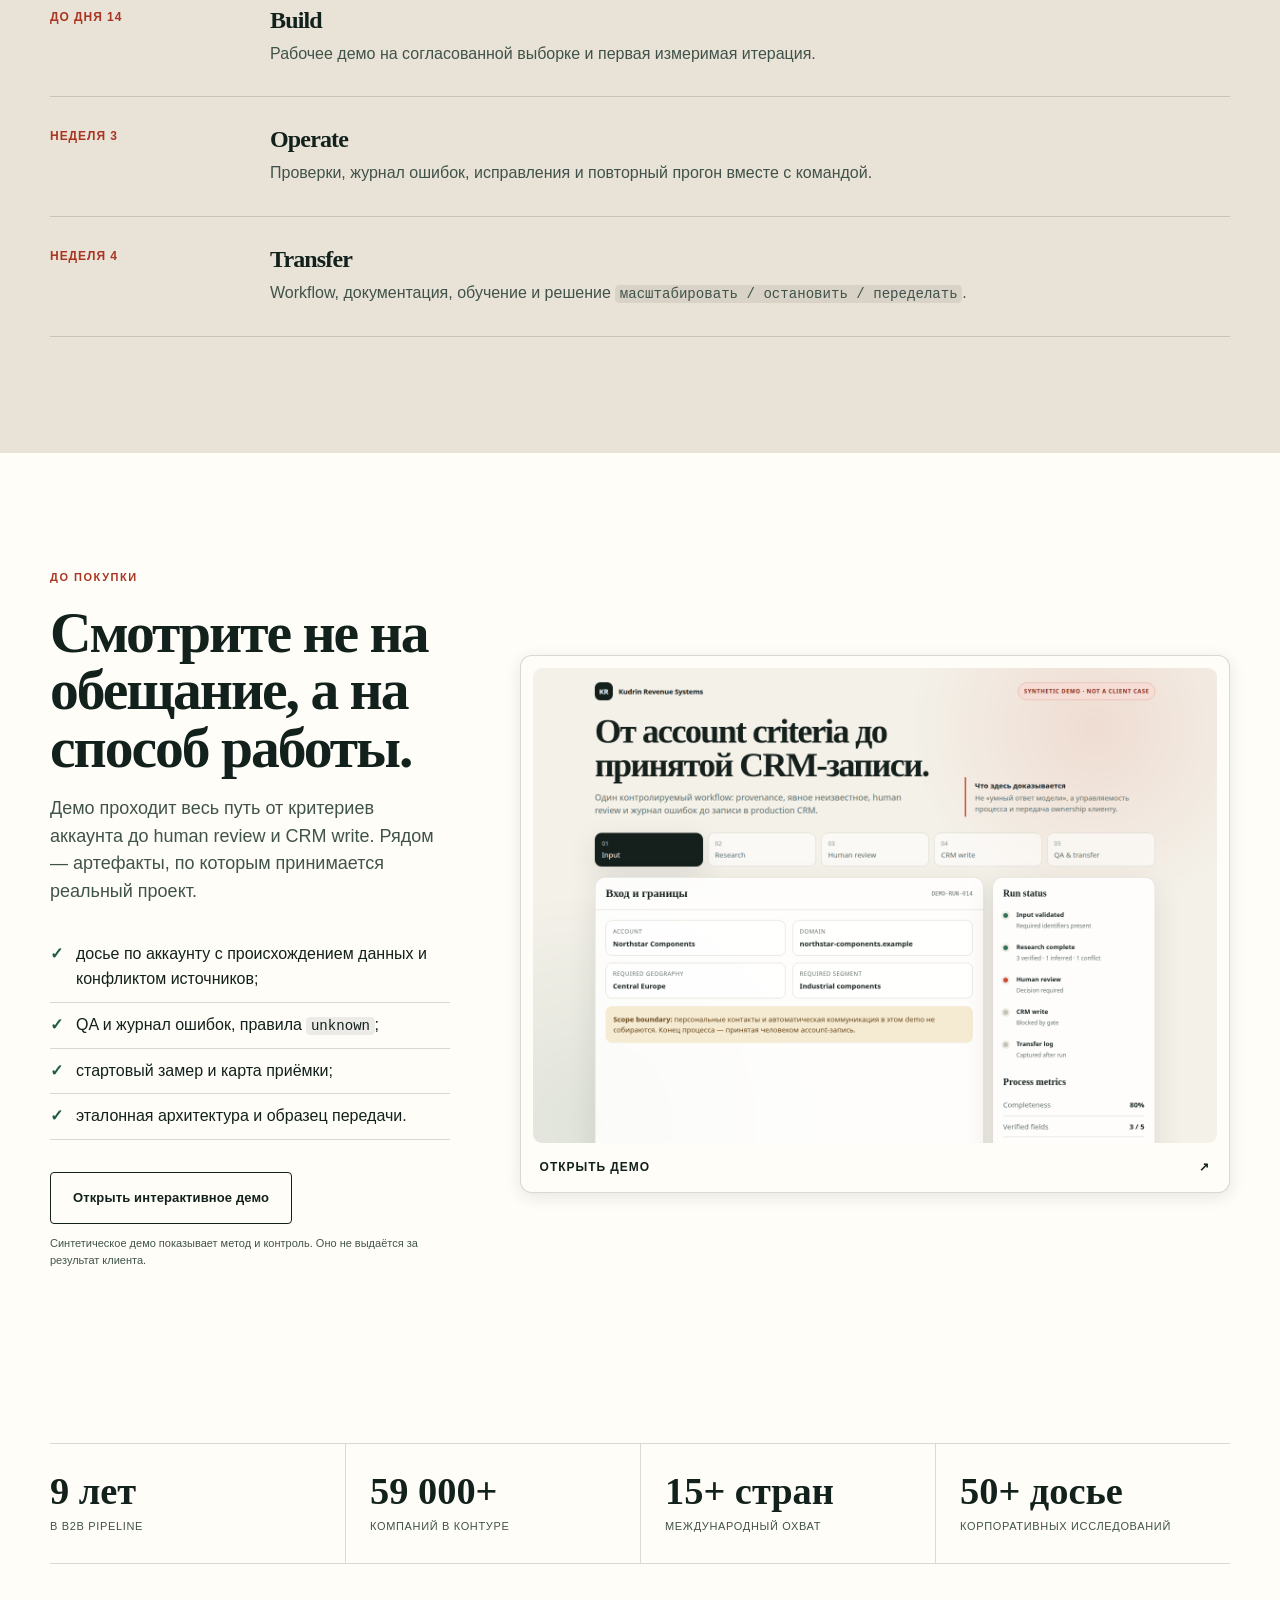
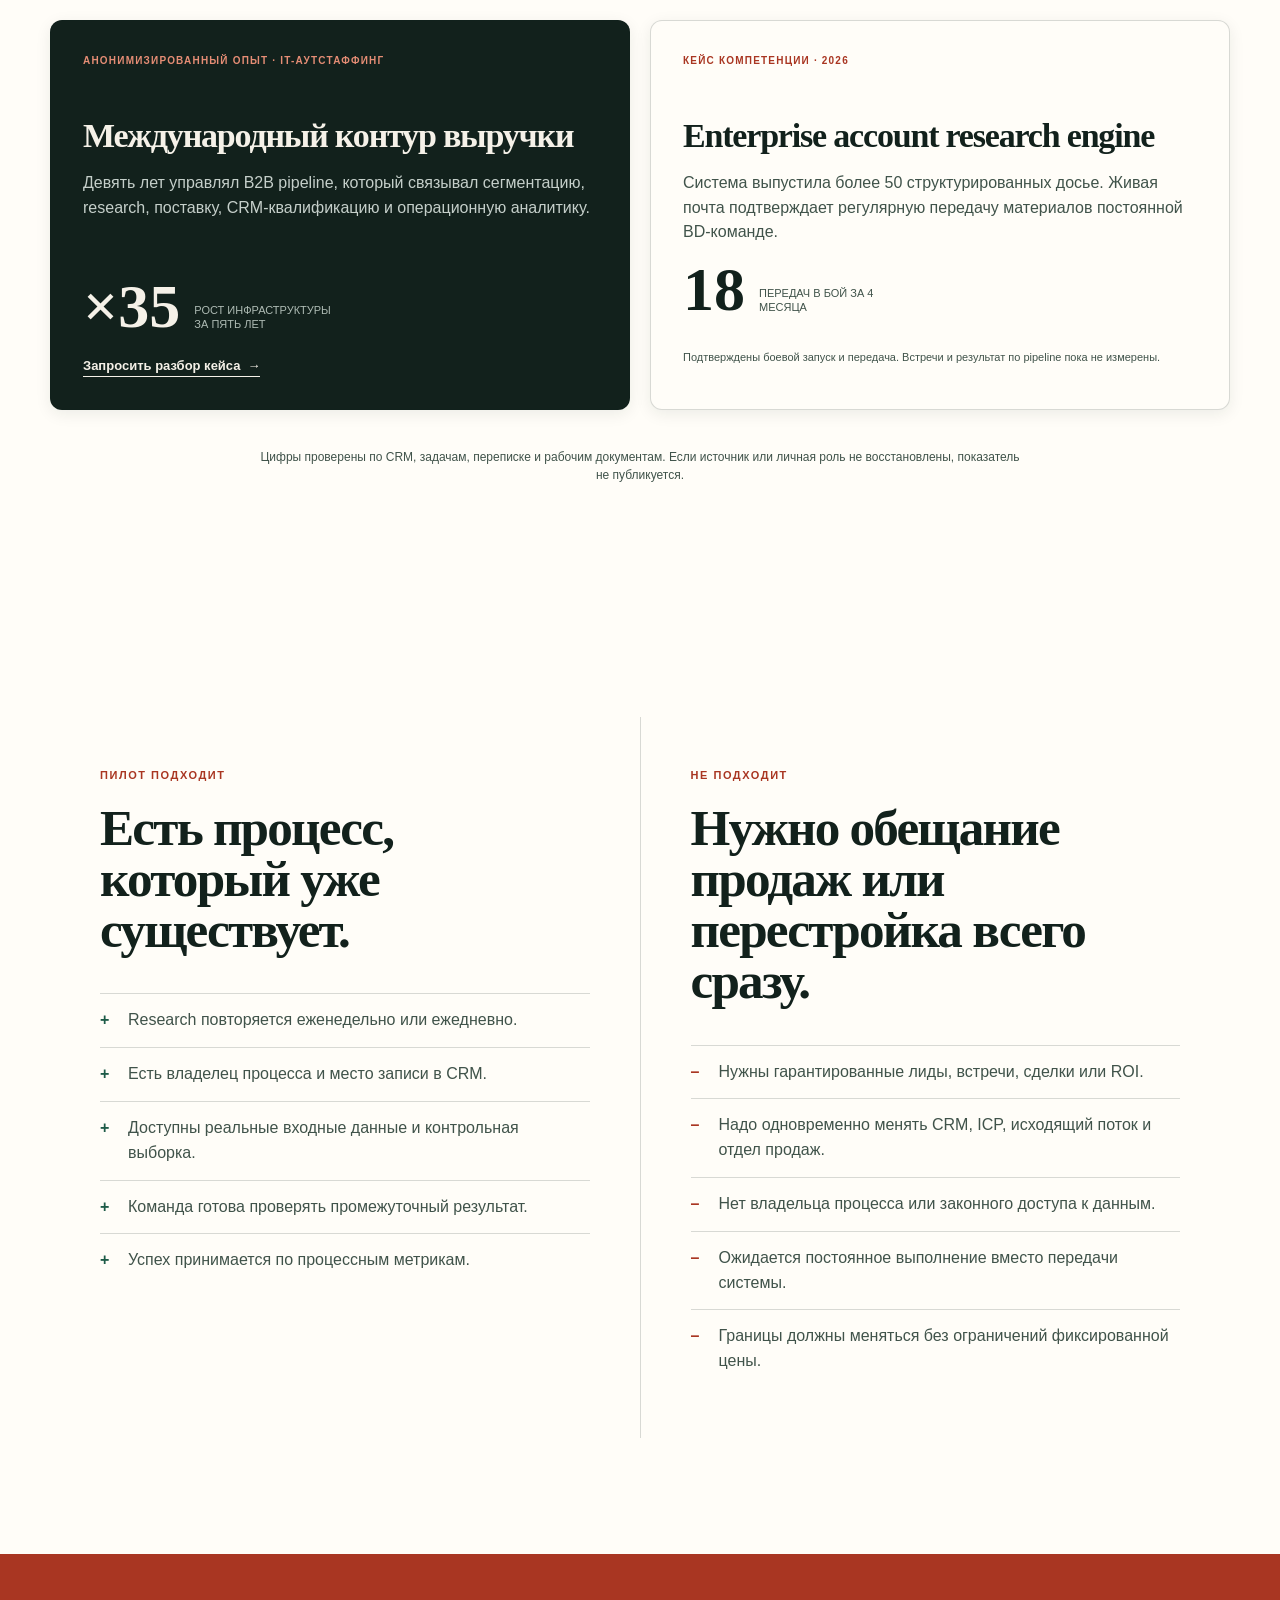
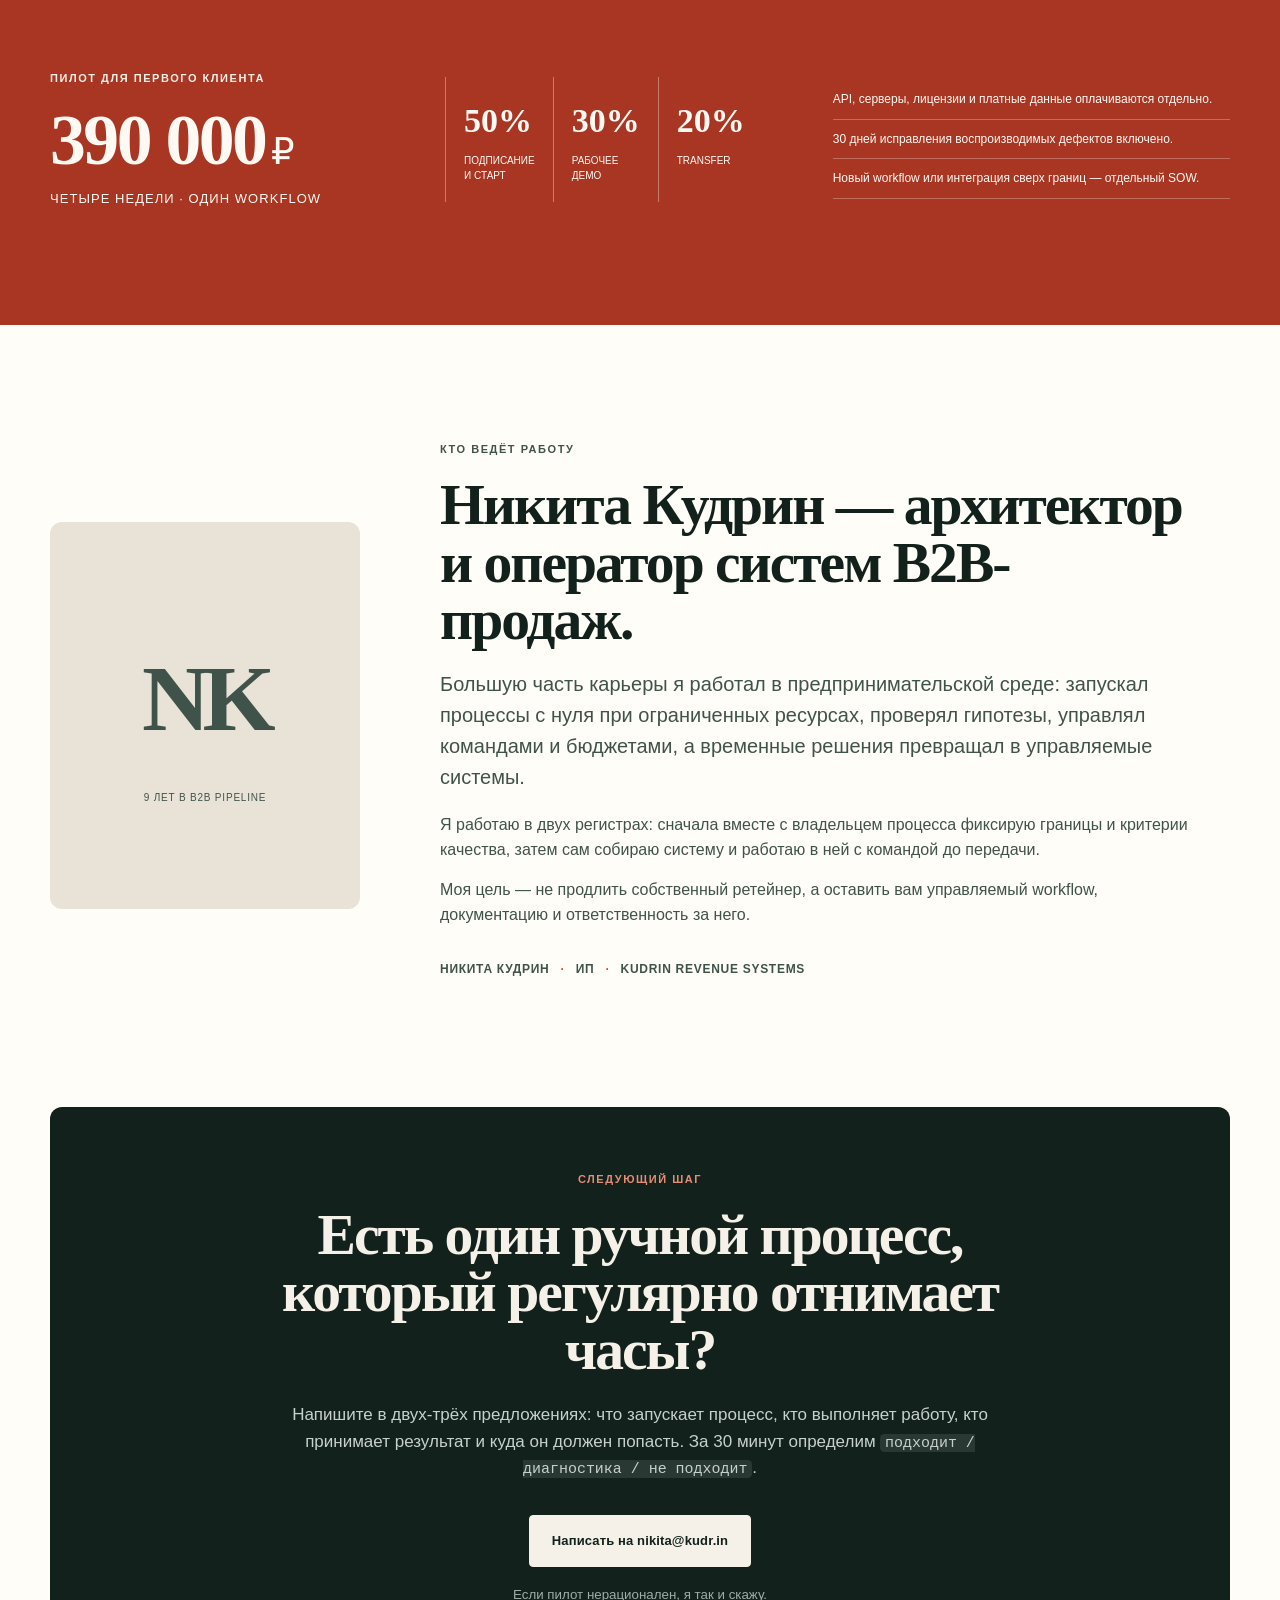
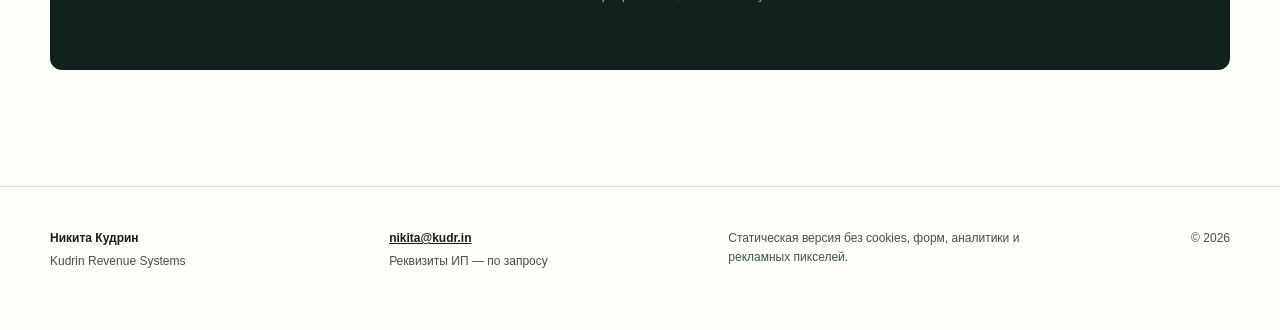
==== commit f6b33832: "design: светлее по свайпу Zillow — белая земля, тени 0 4px 16px вместо 0 28px 80px, единый радиус 12" ====
--- a/index.html
+++ b/index.html
@@ -217,10 +217,13 @@
       </div>
     </section>
 
-    <section class="section section-dark" id="fit">
+    <!-- Светлая, а не тёмная: раньше здесь стояла тёмная плита ВПЛОТНУЮ к терракотовому
+         ценнику — две тяжёлые секции подряд и давали ту самую «массу». Тёмной остаётся
+         одна секция выше (якорь палитры) плюс финальный CTA и подвал. -->
+    <section class="section section-fit" id="fit">
       <div class="wrap fit-grid">
         <div class="fit-column fit-yes">
-          <p class="eyebrow eyebrow-light">Пилот подходит</p>
+          <p class="eyebrow">Пилот подходит</p>
           <h2>Есть процесс, который уже существует.</h2>
           <ul>
             <li>Research повторяется еженедельно или ежедневно.</li>
@@ -231,7 +234,7 @@
           </ul>
         </div>
         <div class="fit-column fit-no">
-          <p class="eyebrow eyebrow-light">Не подходит</p>
+          <p class="eyebrow">Не подходит</p>
           <h2>Нужно обещание продаж или перестройка всего сразу.</h2>
           <ul>
             <li>Нужны гарантированные лиды, встречи, сделки или ROI.</li>
--- a/styles.css
+++ b/styles.css
@@ -17,7 +17,10 @@
 body {
   margin: 0;
   color: var(--ink);
-  background: var(--paper);
+  /* Земля белая, а не кремовая. Замерено по свайпу Zillow: «светло и легко» держится
+     на белом ground, от которого карточки отличаются оттенком и лёгкой тенью. Кремовый
+     --paper остаётся, но как ТИНТ отдельных секций, а не фон всей страницы. */
+  background: var(--white);
   font-family: var(--sans);
   font-size: 16px;
   line-height: 1.55;
@@ -88,17 +91,19 @@
 .hero-note { max-width: 610px; margin: 18px 0 0; color: var(--ink-soft); font-size: 15px; }
 .hero-actions { display: flex; align-items: center; gap: 26px; margin-top: 32px; }
 
-.workflow-card { position: relative; padding: 18px; border: 1px solid var(--line); border-radius: 18px; background: rgba(255, 253, 248, .7); box-shadow: 0 28px 80px rgba(18, 33, 28, .09); }
-.workflow-card::before { content: ""; position: absolute; inset: -60px -90px auto auto; z-index: -1; width: 260px; height: 260px; border-radius: 50%; background: rgba(216, 82, 50, .13); filter: blur(2px); }
+.workflow-card { position: relative; padding: 24px; border: 1px solid var(--line); border-radius: 12px; background: var(--white); box-shadow: 0 4px 16px rgba(18, 33, 28, .10); }
+/* Размытый декоративный круг убран: владелец назвал его частью типового SaaS-силуэта,
+   и на белой земле он читался как случайное пятно. */
 .workflow-head { display: flex; justify-content: space-between; gap: 16px; padding: 4px 3px 16px; font-size: 11px; font-weight: 800; text-transform: uppercase; letter-spacing: .09em; }
 .status-dot { color: var(--green); }
 .status-dot::before { content: ""; display: inline-block; width: 7px; height: 7px; margin-right: 7px; border-radius: 50%; background: var(--green); }
 .workflow-list { margin: 0; padding: 0; list-style: none; }
 .workflow-list li { display: grid; grid-template-columns: 42px 1fr; gap: 3px 12px; padding: 17px 14px; border-top: 1px solid var(--line); }
-.workflow-list li:first-child { color: var(--paper); border-radius: 10px; background: var(--ink); }
-.workflow-list li > span { grid-row: span 2; color: #aa796c; font: 700 11px/1 var(--sans); }
+.workflow-list li:first-child { color: var(--paper); border-radius: 12px; background: var(--ink); }
+.workflow-list li > span { grid-row: span 2; color: var(--accent-dark); font: 700 11px/1 var(--sans); }
+.workflow-list li:first-child > span { color: #e58d75; }
 .workflow-list strong { font-size: 14px; }
-.workflow-list small { color: #6a7a72; font-size: 12px; }
+.workflow-list small { color: var(--ink-soft); font-size: 12px; }
 .workflow-list li:first-child small { color: #bdc8c2; }
 
 .commercial-strip { display: grid; grid-template-columns: repeat(5, 1fr); margin-top: 82px; border-top: 1px solid var(--line); border-bottom: 1px solid var(--line); }
@@ -143,7 +148,7 @@
    норме 4.5 для 11px. Токен из этой же палитры даёт 7.30:1 — цвет остаётся приглушённым,
    но подпись перестаёт быть нечитаемой. */
 .caption { color: var(--ink-soft); font-size: 11px; line-height: 1.5; }
-.demo-frame { display: block; padding: 12px; border: 1px solid var(--line); border-radius: 16px; background: var(--white); box-shadow: 0 28px 80px rgba(18, 33, 28, .12); text-decoration: none; }
+.demo-frame { display: block; padding: 12px; border: 1px solid var(--line); border-radius: 12px; background: var(--white); box-shadow: 0 4px 16px rgba(18, 33, 28, .10); text-decoration: none; }
 /* max-width/height — не косметика. У <img> проставлены атрибуты width=1440 height=1000;
    без этих двух строк высота бралась из атрибута буквально, а ширину сжимал контейнер.
    Замерено на 390px: картинка рисовалась 334×1000 при исходных 1440×1000 — сплющена в
@@ -159,7 +164,7 @@
 .proof-strip strong { font-family: var(--serif); font-size: clamp(30px, 3vw, 45px); line-height: 1; }
 .proof-strip span { margin-top: 7px; color: var(--ink-soft); font-size: 11px; text-transform: uppercase; letter-spacing: .06em; }
 .case-grid { display: grid; grid-template-columns: 1fr 1fr; gap: 20px; margin-top: 56px; }
-.case-card { min-height: 390px; display: flex; flex-direction: column; padding: 38px; border: 1px solid var(--line); border-radius: 12px; background: rgba(255,253,248,.55); }
+.case-card { min-height: 390px; display: flex; flex-direction: column; padding: 32px; border: 1px solid var(--line); border-radius: 12px; background: var(--white); box-shadow: 0 4px 16px rgba(18, 33, 28, .08); }
 .case-primary { color: var(--paper); background: var(--ink); }
 /* На бумаге — тёмный акцент (5.75:1). На тёмной карточке .case-primary он бы утонул,
    поэтому там светлый #e58d75 — тот же, что уже используется на тёмном фоне в
@@ -216,7 +221,7 @@
 .scope-notes p { margin: 0; padding: 10px 0; border-bottom: 1px solid rgba(255,255,255,.28); font-size: 12px; }
 
 .about-grid { display: grid; grid-template-columns: 310px 1fr; gap: 80px; align-items: center; }
-.portrait-placeholder { aspect-ratio: 4/5; display: grid; place-items: center; align-content: center; gap: 18px; border-radius: 6px; background: var(--paper-deep); color: var(--ink-soft); }
+.portrait-placeholder { aspect-ratio: 4/5; display: grid; place-items: center; align-content: center; gap: 18px; border-radius: 12px; background: var(--paper-deep); color: var(--ink-soft); }
 .portrait-placeholder span { font-family: var(--serif); font-size: 94px; font-weight: 700; letter-spacing: -.08em; }
 .portrait-placeholder small { max-width: 180px; font-size: 10px; text-align: center; text-transform: uppercase; letter-spacing: .08em; }
 .about-grid h2 { max-width: 750px; }
@@ -226,7 +231,7 @@
 .signature span { color: var(--accent); padding-inline: 7px; }
 
 .final-cta { padding-top: 0; }
-.cta-box { padding: 78px; color: var(--paper); border-radius: 16px; background: var(--ink); text-align: center; }
+.cta-box { padding: 64px 56px; color: var(--paper); border-radius: 12px; background: var(--ink); text-align: center; }
 .cta-box h2 { max-width: 850px; margin-inline: auto; }
 .cta-box > p:not(.eyebrow) { max-width: 720px; margin: 24px auto; color: #c7d1cc; font-size: 17px; }
 .cta-box code { background: rgba(255,255,255,.1); }
@@ -288,3 +293,13 @@
   html { scroll-behavior: auto; }
   *, *::before, *::after { transition-duration: .01ms !important; }
 }
+
+/* ── Секция «кому подходит» на светлом ────────────────────────────────────────
+   Правила ниже переопределяют тёмный вариант .fit-*: разделитель из hairline,
+   колонки белые, текст --ink-soft (8.23:1), маркеры на своих токенах палитры
+   (--green 7.94:1, --accent-dark 6.49:1). Контраст пересчитан, не на глаз. */
+.section-fit .fit-grid { background: var(--line); }
+.section-fit .fit-column { background: var(--white); }
+.section-fit .fit-column li { color: var(--ink-soft); border-top: 1px solid var(--line); }
+.section-fit .fit-yes li::before { color: var(--green); }
+.section-fit .fit-no li::before { color: var(--accent-dark); }
